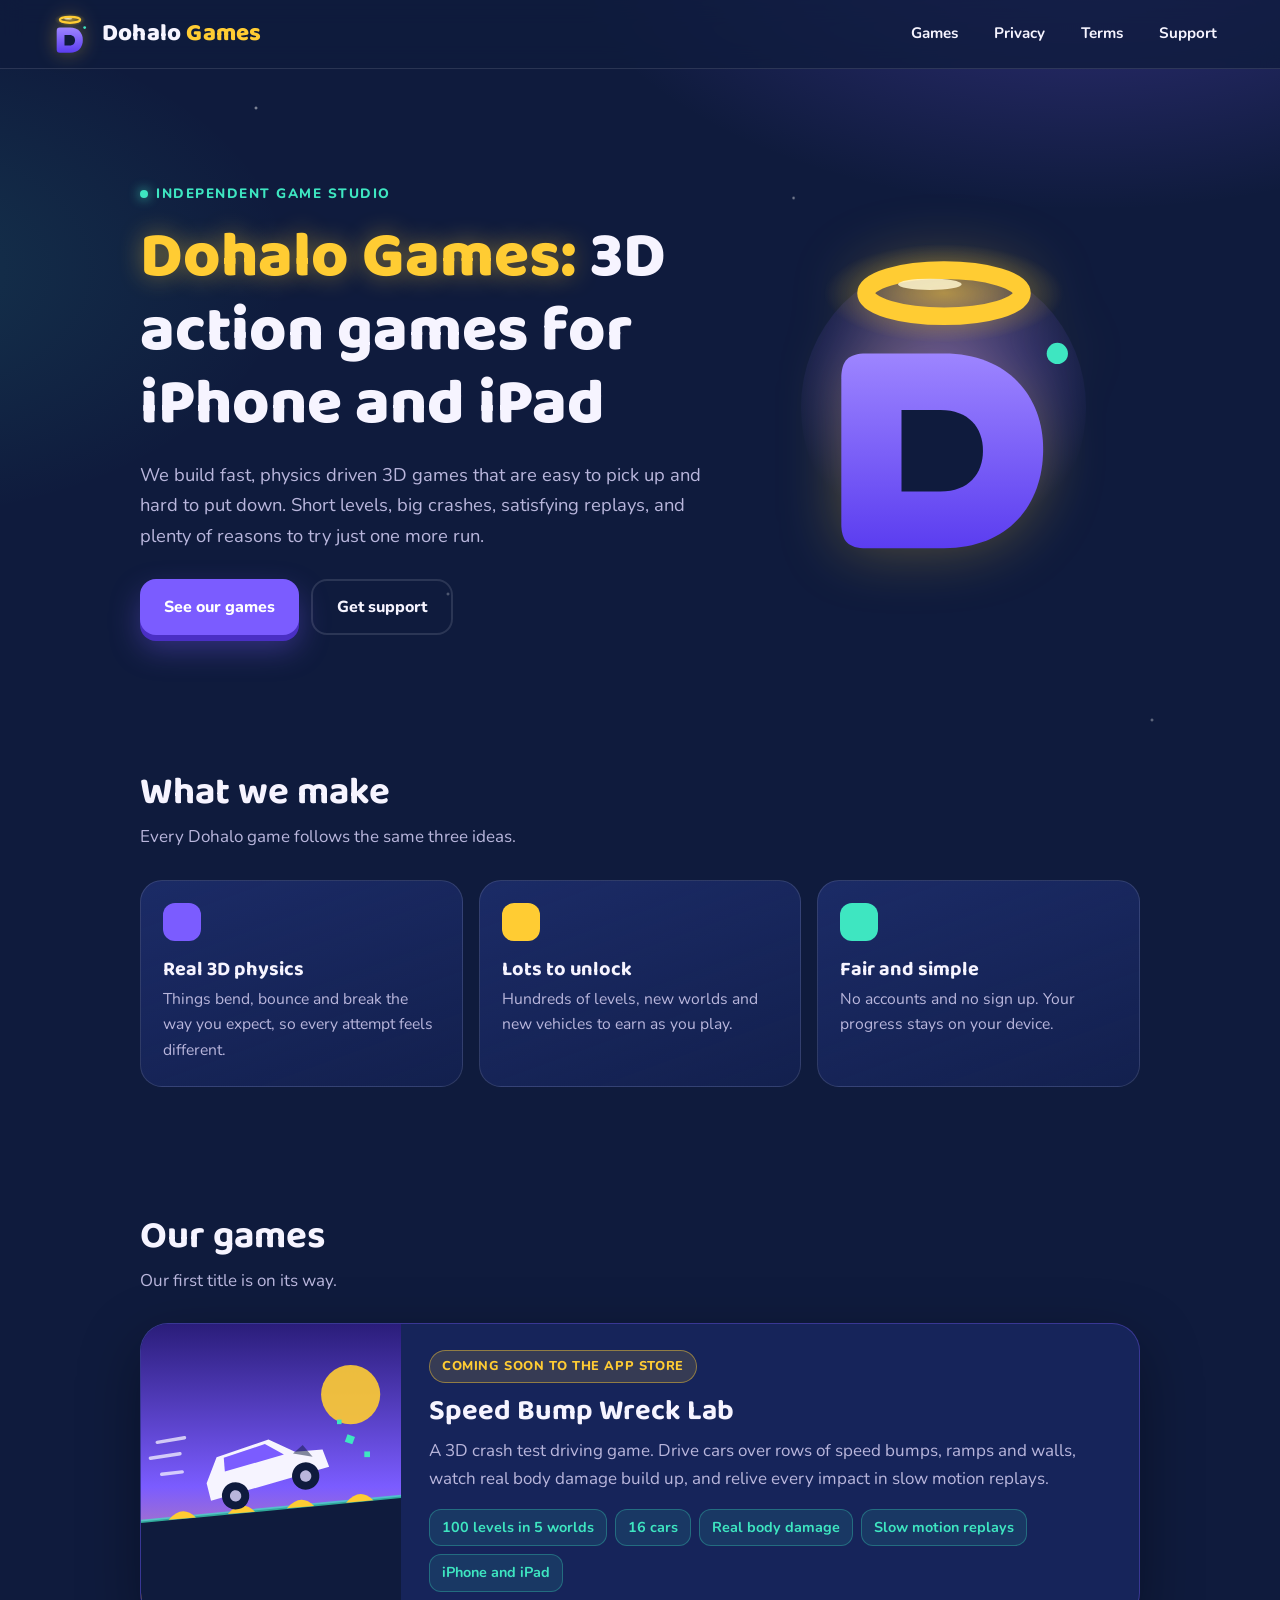
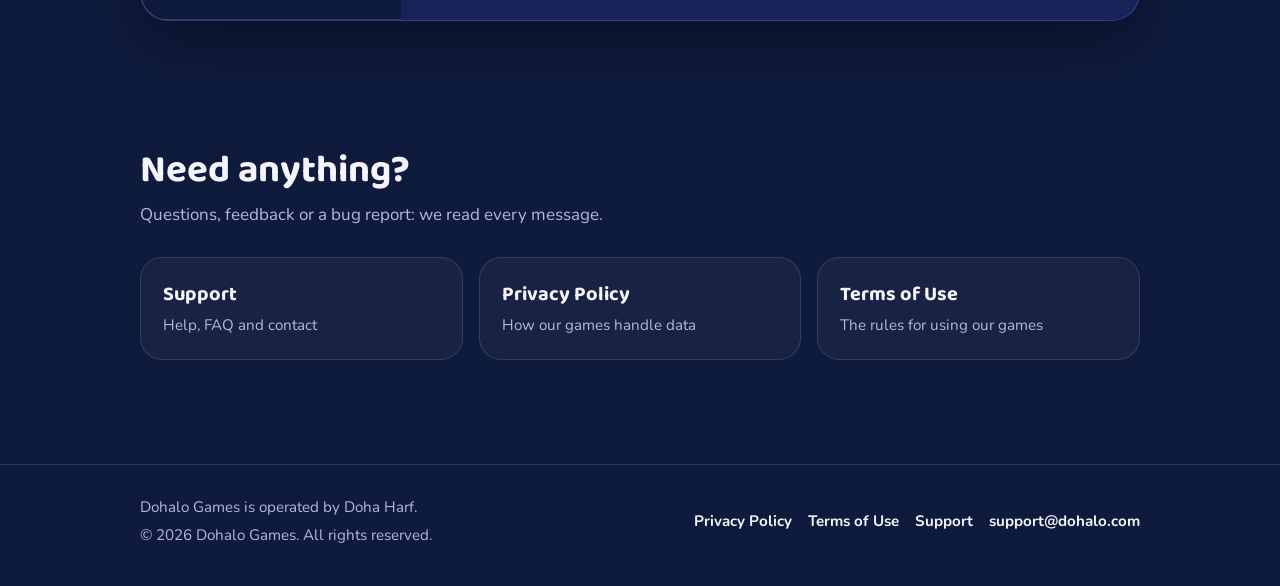
==== index.html @ 47f34f50 "Dohalo Games website: home, privacy, terms, support, app-ads.txt Co-Authored-By: Claude Opus 5.5 <no" ====
<!DOCTYPE html>
<html lang="en">
<head>
<meta charset="UTF-8">
<meta name="viewport" content="width=device-width, initial-scale=1.0">
<meta name="theme-color" content="#0f1b3d">
<title>Dohalo Games</title>
<meta name="description" content="Dohalo Games makes 3D action games for iPhone and iPad. Smash, crash and stunt your way through handcrafted levels.">
<link rel="icon" href="favicon.svg" type="image/svg+xml">
<link rel="preconnect" href="https://fonts.googleapis.com"><link rel="preconnect" href="https://fonts.gstatic.com" crossorigin>
<link href="https://fonts.googleapis.com/css2?family=Baloo+2:wght@600;700;800&family=Nunito:wght@400;600;700;800;900&display=swap" rel="stylesheet">
<link rel="stylesheet" href="style.css">
</head>
<body>
<header class="top">
  <a class="brand" href="index.html" aria-label="Dohalo Games home"><img src="logo.svg" alt="" width="44" height="44"><span class="wordmark">Dohalo <b>Games</b></span></a>
  <ul class="links"><li><a href="index.html#games">Games</a></li><li><a href="privacy.html">Privacy</a></li><li><a href="terms.html">Terms</a></li><li><a href="support.html">Support</a></li></ul>
</header>
<main class="wrap">
  <section class="hero">
    <div>
      <span class="eyebrow">Independent game studio</span>
      <h1><span class="halo">Dohalo Games:</span> 3D action games for iPhone and iPad</h1>
      <p class="lead">We build fast, physics driven 3D games that are easy to pick up and hard to put down. Short levels, big crashes, satisfying replays, and plenty of reasons to try just one more run.</p>
      <div class="cta">
        <a class="btn" href="#games">See our games</a>
        <a class="btn ghost" href="support.html">Get support</a>
      </div>
    </div>
    <div class="orb"><img src="logo.svg" alt="Dohalo Games logo: a rounded letter D with a gold halo"></div>
  </section>

  <section id="about">
    <h2 class="sec-title">What we make</h2>
    <p class="sec-sub">Every Dohalo game follows the same three ideas.</p>
    <div class="pillars">
      <div class="pillar"><span class="dot v"></span><h3>Real 3D physics</h3><p>Things bend, bounce and break the way you expect, so every attempt feels different.</p></div>
      <div class="pillar"><span class="dot g"></span><h3>Lots to unlock</h3><p>Hundreds of levels, new worlds and new vehicles to earn as you play.</p></div>
      <div class="pillar"><span class="dot m"></span><h3>Fair and simple</h3><p>No accounts and no sign up. Your progress stays on your device.</p></div>
    </div>
  </section>

  <section id="games">
    <h2 class="sec-title">Our games</h2>
    <p class="sec-sub">Our first title is on its way.</p>
    <article class="game">
      <div class="game-art">
        <svg viewBox="0 0 260 260" preserveAspectRatio="xMidYMid slice" aria-hidden="true">
          <circle cx="200" cy="62" r="26" fill="#ffcc33" opacity=".9"/>
          <path d="M0 175 L260 150 L260 260 L0 260 Z" fill="#0f1b3d"/>
          <path d="M0 175 L260 150" stroke="#3ee6c1" stroke-width="3" opacity=".7"/>
          <g fill="#ffcc33"><path d="M40 172 q12 -14 24 -2 z"/><path d="M92 167 q12 -14 24 -2 z"/><path d="M144 162 q12 -14 24 -2 z"/><path d="M196 157 q12 -14 24 -2 z"/></g>
          <g transform="rotate(-14 120 120)">
            <path d="M70 128 L84 108 L132 104 L152 120 L176 124 L178 140 L70 144 Z" fill="#f6f4ff"/>
            <path d="M90 110 L128 107 L142 120 L88 122 Z" fill="#7b5cff"/>
            <path d="M150 121 L160 116 L166 128 Z" fill="#0f1b3d" opacity=".5"/>
            <circle cx="92" cy="145" r="12" fill="#0f1b3d"/><circle cx="92" cy="145" r="5" fill="#b9b6dc"/>
            <circle cx="156" cy="143" r="12" fill="#0f1b3d"/><circle cx="156" cy="143" r="5" fill="#b9b6dc"/>
          </g>
          <g stroke="#f6f4ff" stroke-width="3" stroke-linecap="round" opacity=".75"><path d="M30 104 L54 100"/><path d="M24 118 L50 114"/><path d="M34 132 L52 130"/></g>
          <g fill="#3ee6c1"><rect x="196" y="98" width="7" height="7" transform="rotate(20 200 101)"/><rect x="212" y="112" width="5" height="5"/><rect x="188" y="84" width="4" height="4"/></g>
        </svg>
      </div>
      <div class="game-body">
        <span class="badge">Coming soon to the App Store</span>
        <h3>Speed Bump Wreck Lab</h3>
        <p>A 3D crash test driving game. Drive cars over rows of speed bumps, ramps and walls, watch real body damage build up, and relive every impact in slow motion replays.</p>
        <ul class="chips">
          <li>100 levels in 5 worlds</li>
          <li>16 cars</li>
          <li>Real body damage</li>
          <li>Slow motion replays</li>
          <li>iPhone and iPad</li>
        </ul>
      </div>
    </article>
  </section>

  <section id="contact">
    <h2 class="sec-title">Need anything?</h2>
    <p class="sec-sub">Questions, feedback or a bug report: we read every message.</p>
    <div class="strip">
      <a href="support.html"><strong>Support</strong><span>Help, FAQ and contact</span></a>
      <a href="privacy.html"><strong>Privacy Policy</strong><span>How our games handle data</span></a>
      <a href="terms.html"><strong>Terms of Use</strong><span>The rules for using our games</span></a>
    </div>
  </section>
</main>
<footer>
  <div class="wrap">
    <div>
      <p>Dohalo Games is operated by Doha Harf.</p>
      <p>&copy; 2026 Dohalo Games. All rights reserved.</p>
    </div>
    <nav aria-label="Footer"><a href="privacy.html">Privacy Policy</a><a href="terms.html">Terms of Use</a><a href="support.html">Support</a><a href="mailto:support@dohalo.com">support@dohalo.com</a></nav>
  </div>
</footer>
</body>
</html>
---- style.css ----
:root{
  --night:#0f1b3d;
  --night-2:#16245a;
  --night-3:#1d2d6b;
  --violet:#7b5cff;
  --violet-soft:#a796ff;
  --gold:#ffcc33;
  --mint:#3ee6c1;
  --paper:#f6f4ff;
  --muted:#b9b6dc;
  --line:rgba(246,244,255,.12);
  --radius:22px;
}
*{box-sizing:border-box}
html{scroll-behavior:smooth}
body{
  margin:0;
  font-family:"Nunito",system-ui,-apple-system,"Segoe UI",sans-serif;
  font-size:17px;line-height:1.65;
  color:var(--paper);
  background:var(--night);
  background-image:
    radial-gradient(900px 500px at 85% -10%,rgba(123,92,255,.35),transparent 60%),
    radial-gradient(700px 420px at -10% 30%,rgba(62,230,193,.12),transparent 60%),
    radial-gradient(1.5px 1.5px at 20% 12%,rgba(255,255,255,.7),transparent 2px),
    radial-gradient(1.5px 1.5px at 62% 22%,rgba(255,255,255,.55),transparent 2px),
    radial-gradient(1px 1px at 78% 48%,rgba(255,255,255,.6),transparent 2px),
    radial-gradient(1.5px 1.5px at 35% 66%,rgba(255,255,255,.4),transparent 2px),
    radial-gradient(1px 1px at 90% 80%,rgba(255,255,255,.5),transparent 2px);
  background-attachment:fixed;
  min-height:100vh;
}
a{color:var(--mint);text-decoration:none}
a:hover{text-decoration:underline}
h1,h2,h3,.wordmark{font-family:"Baloo 2","Nunito",sans-serif;line-height:1.15}

/* Top bar */
.top{
  position:sticky;top:0;z-index:10;
  display:flex;align-items:center;justify-content:space-between;gap:16px;flex-wrap:wrap;
  padding:12px clamp(16px,4vw,48px);
  background:rgba(15,27,61,.78);
  backdrop-filter:blur(12px);-webkit-backdrop-filter:blur(12px);
  border-bottom:1px solid var(--line);
}
.brand{display:flex;align-items:center;gap:10px;color:var(--paper)}
.brand:hover{text-decoration:none}
.brand img{width:44px;height:44px;filter:drop-shadow(0 0 10px rgba(255,204,51,.35))}
.wordmark{font-size:1.5rem;font-weight:800;letter-spacing:.2px}
.wordmark b{color:var(--gold);font-weight:800}
.links{display:flex;gap:6px;flex-wrap:wrap;list-style:none;margin:0;padding:0}
.links a{
  display:inline-block;padding:7px 14px;border-radius:999px;
  color:var(--paper);font-weight:700;font-size:.95rem;
  border:1px solid transparent;
}
.links a:hover,.links a[aria-current="page"]{border-color:rgba(123,92,255,.6);background:rgba(123,92,255,.18);text-decoration:none}

.wrap{max-width:1080px;margin:0 auto;padding:0 clamp(16px,4vw,40px)}

/* Hero */
.hero{
  display:grid;grid-template-columns:1.3fr .9fr;gap:40px;align-items:center;
  padding:clamp(48px,9vw,110px) 0 clamp(40px,6vw,72px);
}
.eyebrow{
  display:inline-flex;align-items:center;gap:8px;
  font-weight:800;font-size:.85rem;letter-spacing:1.5px;text-transform:uppercase;
  color:var(--mint);
}
.eyebrow::before{content:"";width:8px;height:8px;border-radius:50%;background:var(--mint);box-shadow:0 0 12px var(--mint)}
.hero h1{font-size:clamp(2.3rem,6vw,4rem);font-weight:800;margin:14px 0 18px}
.hero h1 .halo{color:var(--gold);text-shadow:0 0 24px rgba(255,204,51,.45)}
.hero p.lead{font-size:1.15rem;color:var(--muted);max-width:36em;margin:0 0 28px}
.cta{display:flex;gap:12px;flex-wrap:wrap}
.btn{
  display:inline-flex;align-items:center;gap:8px;
  padding:13px 24px;border-radius:16px;font-weight:800;font-size:1rem;
  background:var(--violet);color:#fff;
  box-shadow:0 6px 0 #4a2fc4,0 14px 30px rgba(123,92,255,.35);
  transition:transform .12s ease,box-shadow .12s ease;
}
.btn:hover{text-decoration:none;transform:translateY(2px);box-shadow:0 4px 0 #4a2fc4,0 10px 24px rgba(123,92,255,.35)}
.btn.ghost{background:transparent;color:var(--paper);box-shadow:none;border:2px solid var(--line)}
.btn.ghost:hover{border-color:var(--mint);transform:none}

.orb{position:relative;aspect-ratio:1;max-width:340px;width:100%;justify-self:center}
.orb::before{
  content:"";position:absolute;inset:8%;border-radius:50%;
  background:radial-gradient(circle at 50% 40%,rgba(123,92,255,.55),rgba(15,27,61,0) 70%);
}
.orb img{position:relative;width:100%;height:100%;animation:float 5s ease-in-out infinite;filter:drop-shadow(0 0 30px rgba(255,204,51,.3))}
@keyframes float{0%,100%{transform:translateY(0)}50%{transform:translateY(-12px)}}
@media (prefers-reduced-motion:reduce){.orb img{animation:none}}

/* Sections */
section{padding:clamp(36px,6vw,64px) 0;scroll-margin-top:80px}
.sec-title{font-size:clamp(1.7rem,4vw,2.4rem);margin:0 0 8px}
.sec-sub{color:var(--muted);margin:0 0 28px}

.pillars{display:grid;grid-template-columns:repeat(3,1fr);gap:16px}
.pillar{
  padding:22px;border-radius:var(--radius);
  background:linear-gradient(160deg,rgba(29,45,107,.9),rgba(22,36,90,.6));
  border:1px solid var(--line);
}
.pillar h3{margin:8px 0 6px;font-size:1.25rem}
.pillar p{margin:0;color:var(--muted);font-size:.98rem}
.dot{display:inline-block;width:38px;height:38px;border-radius:12px}
.dot.v{background:var(--violet)}.dot.g{background:var(--gold)}.dot.m{background:var(--mint)}

/* Game card */
.game{
  display:grid;grid-template-columns:260px 1fr;gap:0;
  border-radius:28px;overflow:hidden;
  background:var(--night-2);
  border:1px solid rgba(123,92,255,.35);
  box-shadow:0 20px 60px rgba(0,0,0,.35);
}
.game-art{
  position:relative;min-height:260px;
  background:
    linear-gradient(180deg,#2a1d7a 0%,#7b5cff 55%,#ff9f5a 100%);
  overflow:hidden;
}
.game-art svg{position:absolute;inset:0;width:100%;height:100%}
.game-body{padding:26px 28px 28px}
.badge{
  display:inline-block;padding:5px 12px;border-radius:999px;
  background:rgba(255,204,51,.14);color:var(--gold);
  border:1px solid rgba(255,204,51,.45);
  font-weight:800;font-size:.8rem;letter-spacing:.6px;text-transform:uppercase;
}
.game-body h3{font-size:1.8rem;margin:12px 0 8px}
.game-body p{color:var(--muted);margin:0 0 16px}
.chips{display:flex;flex-wrap:wrap;gap:8px;list-style:none;padding:0;margin:0}
.chips li{
  padding:6px 12px;border-radius:12px;font-size:.9rem;font-weight:700;
  background:rgba(62,230,193,.1);color:var(--mint);border:1px solid rgba(62,230,193,.3);
}

/* Info strip */
.strip{display:grid;grid-template-columns:repeat(3,1fr);gap:16px}
.strip a{
  display:block;padding:20px 22px;border-radius:var(--radius);
  background:rgba(246,244,255,.04);border:1px solid var(--line);color:var(--paper);
}
.strip a:hover{border-color:var(--mint);text-decoration:none}
.strip strong{display:block;font-family:"Baloo 2",sans-serif;font-size:1.25rem}
.strip span{color:var(--muted);font-size:.95rem}

/* Prose pages */
.doc{max-width:780px;margin:0 auto;padding:clamp(36px,7vw,72px) clamp(16px,4vw,32px) 48px}
.doc h1{font-size:clamp(2rem,5vw,2.8rem);margin:0 0 6px}
.doc .meta{color:var(--muted);margin:0 0 28px;font-weight:700}
.doc h2{
  font-size:1.35rem;margin:34px 0 10px;padding-left:14px;
  border-left:4px solid var(--violet);
}
.doc p,.doc li{color:#e3e0fb}
.doc ul{padding-left:1.2em}
.doc li{margin:4px 0}
.card{
  padding:20px 22px;border-radius:var(--radius);margin:18px 0;
  background:rgba(123,92,255,.12);border:1px solid rgba(123,92,255,.4);
}
.card ul{margin:0}
.mail{
  display:inline-block;margin:6px 0 4px;padding:12px 20px;border-radius:14px;
  background:var(--mint);color:var(--night);font-weight:900;font-size:1.1rem;
}
.mail:hover{text-decoration:none;filter:brightness(1.05)}
details{
  margin:12px 0;border-radius:16px;
  background:rgba(246,244,255,.05);border:1px solid var(--line);
}
summary{cursor:pointer;padding:16px 20px;font-weight:800;list-style:none;position:relative;padding-right:44px}
summary::-webkit-details-marker{display:none}
summary::after{content:"+";position:absolute;right:20px;top:12px;font-size:1.4rem;color:var(--gold)}
details[open] summary::after{content:"\2212"}
details > div{padding:0 20px 16px;color:#e3e0fb}
kbd{
  font-family:inherit;font-weight:800;font-size:.9em;
  padding:1px 7px;border-radius:7px;background:rgba(255,204,51,.15);color:var(--gold);
}

/* Footer */
footer{border-top:1px solid var(--line);margin-top:40px;padding:28px 0 36px;color:var(--muted);font-size:.95rem}
footer .wrap{display:flex;justify-content:space-between;gap:16px;flex-wrap:wrap;align-items:center}
footer nav{display:flex;gap:16px;flex-wrap:wrap}
footer nav a{color:var(--paper);font-weight:700}
footer p{margin:2px 0}

@media (max-width:820px){
  .hero{grid-template-columns:1fr;text-align:left}
  .orb{max-width:220px;order:-1}
  .pillars,.strip{grid-template-columns:1fr}
  .game{grid-template-columns:1fr}
  .game-art{min-height:200px}
}
@media (max-width:520px){
  body{font-size:16px}
  .top{justify-content:center}
  .links a{padding:6px 10px;font-size:.9rem}
  .game-body{padding:22px 18px}
}
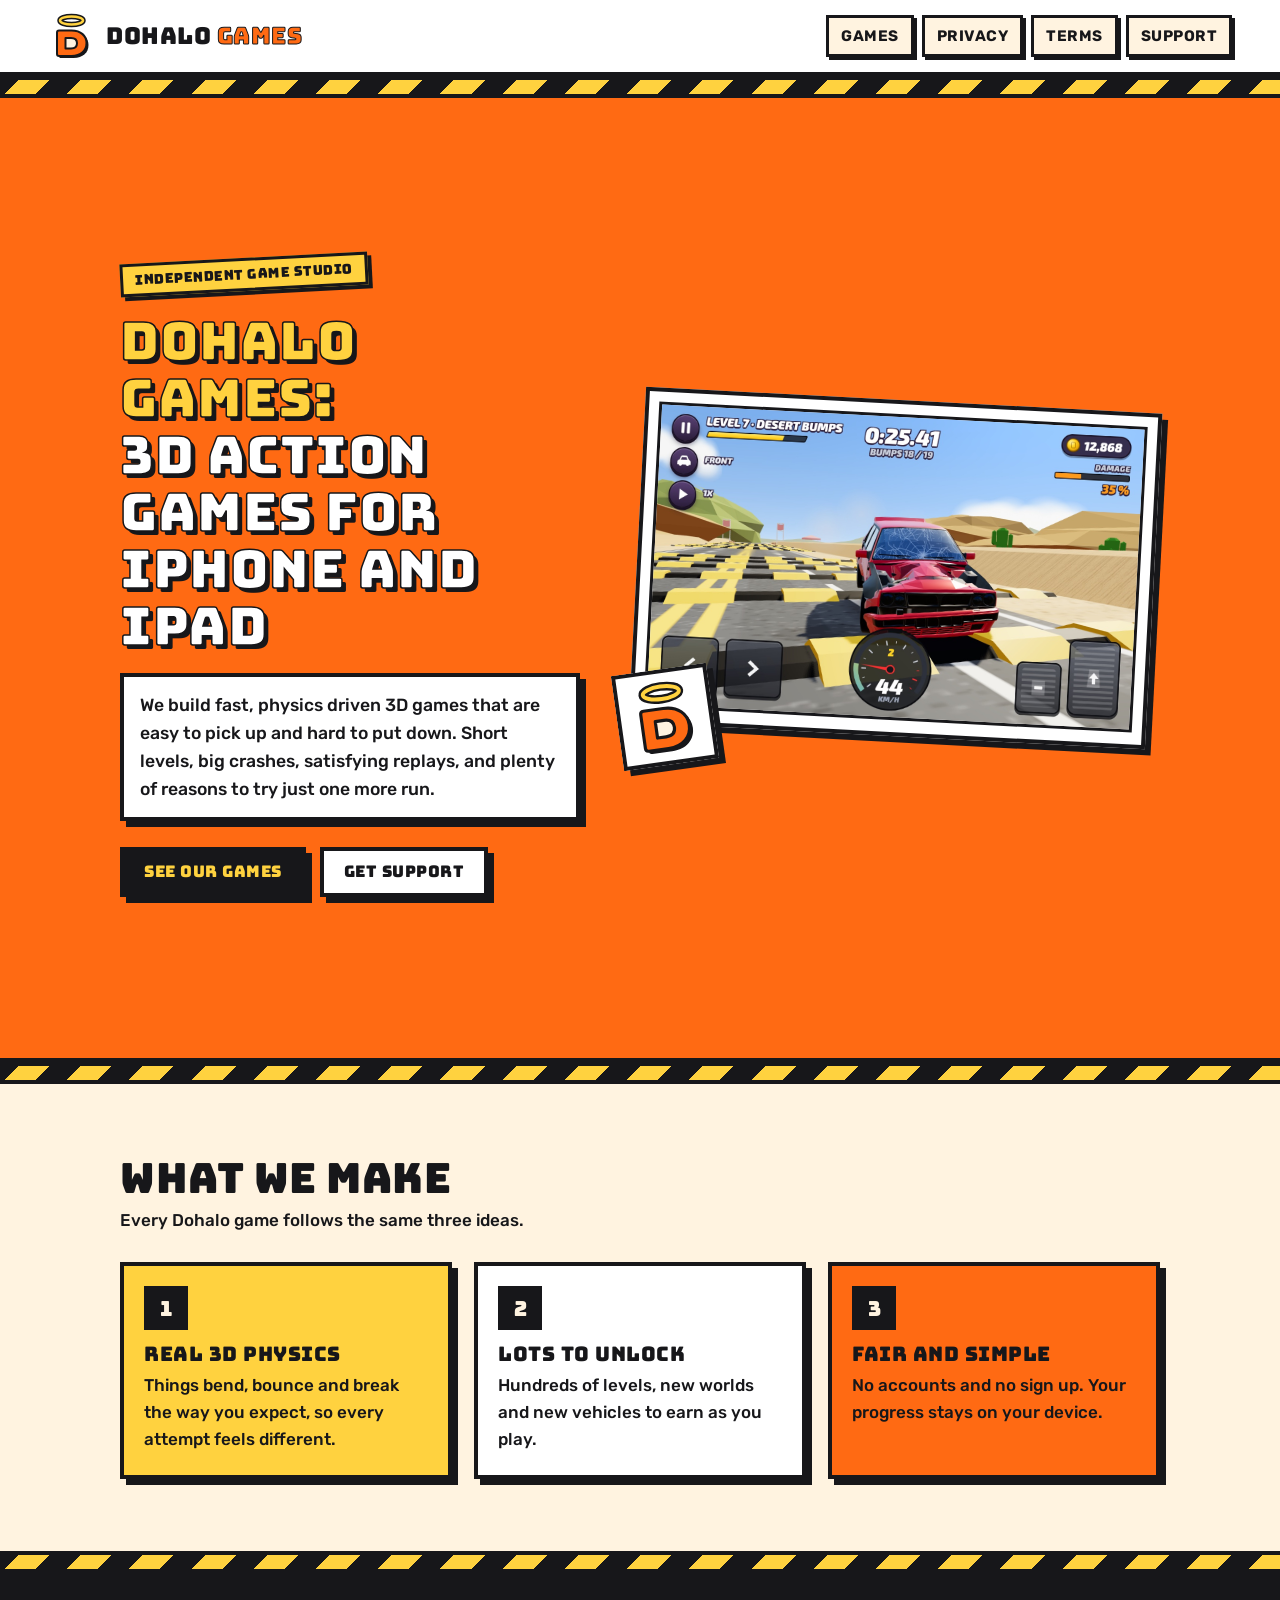
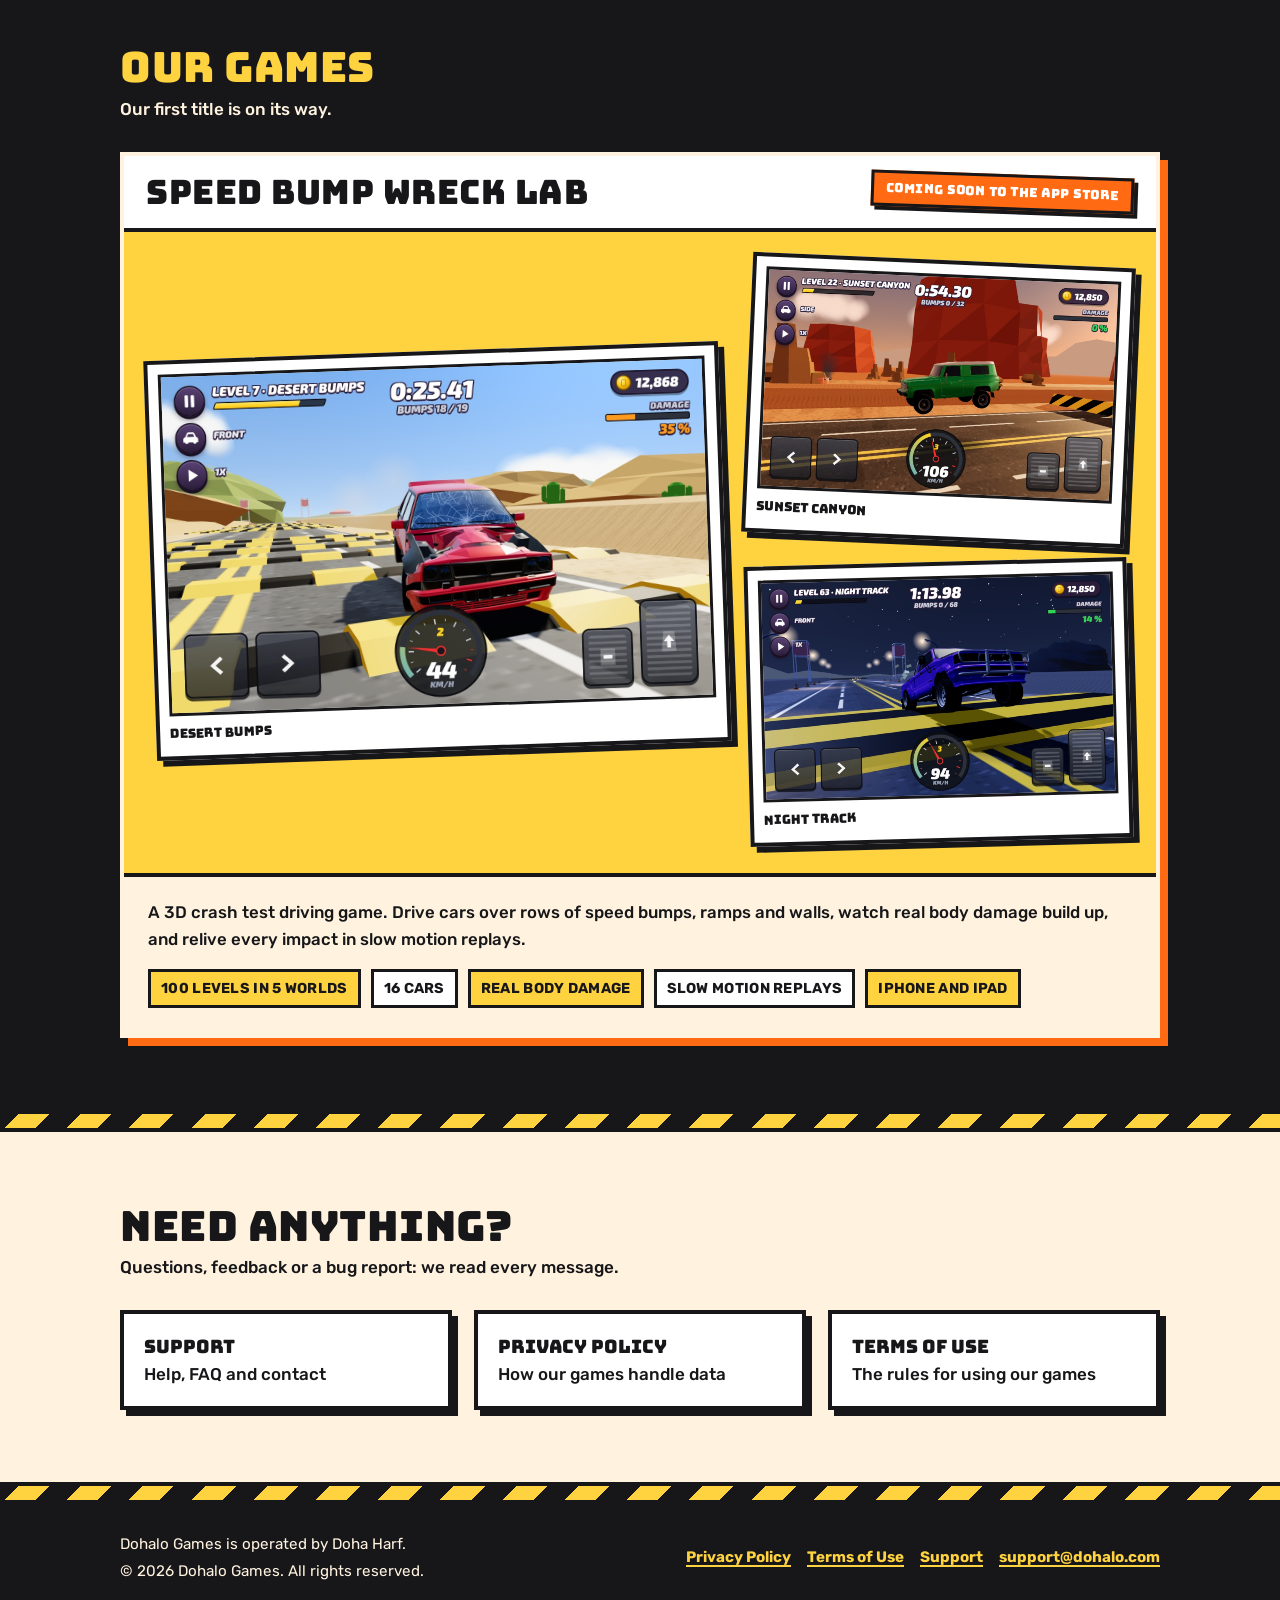
==== commit d5c6eab3: "Redesign: flat garage style, tangerine and sun yellow palette, real screenshots New flat palette (as" ====
--- a/index.html
+++ b/index.html
@@ -3,89 +3,95 @@
 <head>
 <meta charset="UTF-8">
 <meta name="viewport" content="width=device-width, initial-scale=1.0">
-<meta name="theme-color" content="#0f1b3d">
+<meta name="theme-color" content="#ff6a13">
 <title>Dohalo Games</title>
 <meta name="description" content="Dohalo Games makes 3D action games for iPhone and iPad. Smash, crash and stunt your way through handcrafted levels.">
 <link rel="icon" href="favicon.svg" type="image/svg+xml">
 <link rel="preconnect" href="https://fonts.googleapis.com"><link rel="preconnect" href="https://fonts.gstatic.com" crossorigin>
-<link href="https://fonts.googleapis.com/css2?family=Baloo+2:wght@600;700;800&family=Nunito:wght@400;600;700;800;900&display=swap" rel="stylesheet">
+<link href="https://fonts.googleapis.com/css2?family=Bungee&family=Rubik:wght@400;500;700&display=swap" rel="stylesheet">
 <link rel="stylesheet" href="style.css">
 </head>
 <body>
 <header class="top">
-  <a class="brand" href="index.html" aria-label="Dohalo Games home"><img src="logo.svg" alt="" width="44" height="44"><span class="wordmark">Dohalo <b>Games</b></span></a>
+  <a class="brand" href="index.html" aria-label="Dohalo Games home"><img src="logo.svg" alt="" width="48" height="48"><span class="wordmark">Dohalo <b>Games</b></span></a>
   <ul class="links"><li><a href="index.html#games">Games</a></li><li><a href="privacy.html">Privacy</a></li><li><a href="terms.html">Terms</a></li><li><a href="support.html">Support</a></li></ul>
 </header>
-<main class="wrap">
+<div class="hazard" aria-hidden="true"></div>
+<main>
   <section class="hero">
-    <div>
-      <span class="eyebrow">Independent game studio</span>
-      <h1><span class="halo">Dohalo Games:</span> 3D action games for iPhone and iPad</h1>
-      <p class="lead">We build fast, physics driven 3D games that are easy to pick up and hard to put down. Short levels, big crashes, satisfying replays, and plenty of reasons to try just one more run.</p>
-      <div class="cta">
-        <a class="btn" href="#games">See our games</a>
-        <a class="btn ghost" href="support.html">Get support</a>
+    <div class="wrap">
+      <div>
+        <span class="sticker">Independent game studio</span>
+        <h1><span class="brandline">Dohalo Games:</span> 3D action games for iPhone and iPad</h1>
+        <p class="lead">We build fast, physics driven 3D games that are easy to pick up and hard to put down. Short levels, big crashes, satisfying replays, and plenty of reasons to try just one more run.</p>
+        <div class="cta">
+          <a class="btn" href="#games">See our games</a>
+          <a class="btn alt" href="support.html">Get support</a>
+        </div>
+      </div>
+      <div class="hero-shot">
+        <figure class="photo" style="margin:0"><img src="img/shot-desert.jpg" alt="Speed Bump Wreck Lab gameplay: a dented red car crossing rows of yellow speed bumps in the desert" width="1280" height="800"></figure>
+        <img class="logo-stamp" src="logo.svg" alt="Dohalo Games logo">
       </div>
     </div>
-    <div class="orb"><img src="logo.svg" alt="Dohalo Games logo: a rounded letter D with a gold halo"></div>
   </section>
+  <div class="hazard" aria-hidden="true"></div>
 
   <section id="about">
-    <h2 class="sec-title">What we make</h2>
-    <p class="sec-sub">Every Dohalo game follows the same three ideas.</p>
-    <div class="pillars">
-      <div class="pillar"><span class="dot v"></span><h3>Real 3D physics</h3><p>Things bend, bounce and break the way you expect, so every attempt feels different.</p></div>
-      <div class="pillar"><span class="dot g"></span><h3>Lots to unlock</h3><p>Hundreds of levels, new worlds and new vehicles to earn as you play.</p></div>
-      <div class="pillar"><span class="dot m"></span><h3>Fair and simple</h3><p>No accounts and no sign up. Your progress stays on your device.</p></div>
+    <div class="wrap">
+      <h2 class="sec-title">What we make</h2>
+      <p class="sec-sub">Every Dohalo game follows the same three ideas.</p>
+      <div class="pillars">
+        <div class="pillar"><span class="num">1</span><h3>Real 3D physics</h3><p>Things bend, bounce and break the way you expect, so every attempt feels different.</p></div>
+        <div class="pillar"><span class="num">2</span><h3>Lots to unlock</h3><p>Hundreds of levels, new worlds and new vehicles to earn as you play.</p></div>
+        <div class="pillar"><span class="num">3</span><h3>Fair and simple</h3><p>No accounts and no sign up. Your progress stays on your device.</p></div>
+      </div>
     </div>
   </section>
+  <div class="hazard" aria-hidden="true"></div>
 
-  <section id="games">
-    <h2 class="sec-title">Our games</h2>
-    <p class="sec-sub">Our first title is on its way.</p>
-    <article class="game">
-      <div class="game-art">
-        <svg viewBox="0 0 260 260" preserveAspectRatio="xMidYMid slice" aria-hidden="true">
-          <circle cx="200" cy="62" r="26" fill="#ffcc33" opacity=".9"/>
-          <path d="M0 175 L260 150 L260 260 L0 260 Z" fill="#0f1b3d"/>
-          <path d="M0 175 L260 150" stroke="#3ee6c1" stroke-width="3" opacity=".7"/>
-          <g fill="#ffcc33"><path d="M40 172 q12 -14 24 -2 z"/><path d="M92 167 q12 -14 24 -2 z"/><path d="M144 162 q12 -14 24 -2 z"/><path d="M196 157 q12 -14 24 -2 z"/></g>
-          <g transform="rotate(-14 120 120)">
-            <path d="M70 128 L84 108 L132 104 L152 120 L176 124 L178 140 L70 144 Z" fill="#f6f4ff"/>
-            <path d="M90 110 L128 107 L142 120 L88 122 Z" fill="#7b5cff"/>
-            <path d="M150 121 L160 116 L166 128 Z" fill="#0f1b3d" opacity=".5"/>
-            <circle cx="92" cy="145" r="12" fill="#0f1b3d"/><circle cx="92" cy="145" r="5" fill="#b9b6dc"/>
-            <circle cx="156" cy="143" r="12" fill="#0f1b3d"/><circle cx="156" cy="143" r="5" fill="#b9b6dc"/>
-          </g>
-          <g stroke="#f6f4ff" stroke-width="3" stroke-linecap="round" opacity=".75"><path d="M30 104 L54 100"/><path d="M24 118 L50 114"/><path d="M34 132 L52 130"/></g>
-          <g fill="#3ee6c1"><rect x="196" y="98" width="7" height="7" transform="rotate(20 200 101)"/><rect x="212" y="112" width="5" height="5"/><rect x="188" y="84" width="4" height="4"/></g>
-        </svg>
-      </div>
-      <div class="game-body">
-        <span class="badge">Coming soon to the App Store</span>
-        <h3>Speed Bump Wreck Lab</h3>
-        <p>A 3D crash test driving game. Drive cars over rows of speed bumps, ramps and walls, watch real body damage build up, and relive every impact in slow motion replays.</p>
-        <ul class="chips">
-          <li>100 levels in 5 worlds</li>
-          <li>16 cars</li>
-          <li>Real body damage</li>
-          <li>Slow motion replays</li>
-          <li>iPhone and iPad</li>
-        </ul>
-      </div>
-    </article>
+  <section id="games" class="games-sec">
+    <div class="wrap">
+      <h2 class="sec-title">Our games</h2>
+      <p class="sec-sub">Our first title is on its way.</p>
+      <article class="game">
+        <div class="game-head">
+          <h3>Speed Bump Wreck Lab</h3>
+          <span class="badge">Coming soon to the App Store</span>
+        </div>
+        <div class="gallery">
+          <figure class="photo" style="margin:0"><img src="img/shot-desert.jpg" alt="Red car with a crushed hood and cracked windshield driving over speed bumps" width="1280" height="800" loading="lazy"><figcaption>Desert Bumps</figcaption></figure>
+          <figure class="photo" style="margin:0"><img src="img/shot-canyon.jpg" alt="Green off roader flying over a hazard ramp in a red rock canyon" width="1280" height="800" loading="lazy"><figcaption>Sunset Canyon</figcaption></figure>
+          <figure class="photo" style="margin:0"><img src="img/shot-night.jpg" alt="Purple pickup truck landing hard on a night track" width="1280" height="800" loading="lazy"><figcaption>Night Track</figcaption></figure>
+        </div>
+        <div class="game-body">
+          <p>A 3D crash test driving game. Drive cars over rows of speed bumps, ramps and walls, watch real body damage build up, and relive every impact in slow motion replays.</p>
+          <ul class="chips">
+            <li>100 levels in 5 worlds</li>
+            <li>16 cars</li>
+            <li>Real body damage</li>
+            <li>Slow motion replays</li>
+            <li>iPhone and iPad</li>
+          </ul>
+        </div>
+      </article>
+    </div>
   </section>
+  <div class="hazard" aria-hidden="true"></div>
 
   <section id="contact">
-    <h2 class="sec-title">Need anything?</h2>
-    <p class="sec-sub">Questions, feedback or a bug report: we read every message.</p>
-    <div class="strip">
-      <a href="support.html"><strong>Support</strong><span>Help, FAQ and contact</span></a>
-      <a href="privacy.html"><strong>Privacy Policy</strong><span>How our games handle data</span></a>
-      <a href="terms.html"><strong>Terms of Use</strong><span>The rules for using our games</span></a>
+    <div class="wrap">
+      <h2 class="sec-title">Need anything?</h2>
+      <p class="sec-sub">Questions, feedback or a bug report: we read every message.</p>
+      <div class="strip">
+        <a href="support.html"><strong>Support</strong><span>Help, FAQ and contact</span></a>
+        <a href="privacy.html"><strong>Privacy Policy</strong><span>How our games handle data</span></a>
+        <a href="terms.html"><strong>Terms of Use</strong><span>The rules for using our games</span></a>
+      </div>
     </div>
   </section>
 </main>
+<div class="hazard" aria-hidden="true"></div>
 <footer>
   <div class="wrap">
     <div>
--- a/style.css
+++ b/style.css
@@ -1,206 +1,214 @@
 :root{
-  --night:#0f1b3d;
-  --night-2:#16245a;
-  --night-3:#1d2d6b;
-  --violet:#7b5cff;
-  --violet-soft:#a796ff;
-  --gold:#ffcc33;
-  --mint:#3ee6c1;
-  --paper:#f6f4ff;
-  --muted:#b9b6dc;
-  --line:rgba(246,244,255,.12);
-  --radius:22px;
+  --ink:#17171a;
+  --orange:#ff6a13;
+  --sun:#ffd23f;
+  --cream:#fff3e0;
+  --white:#ffffff;
+  --line:4px solid var(--ink);
+  --shadow:6px 6px 0 var(--ink);
 }
 *{box-sizing:border-box}
 html{scroll-behavior:smooth}
 body{
   margin:0;
-  font-family:"Nunito",system-ui,-apple-system,"Segoe UI",sans-serif;
-  font-size:17px;line-height:1.65;
-  color:var(--paper);
-  background:var(--night);
-  background-image:
-    radial-gradient(900px 500px at 85% -10%,rgba(123,92,255,.35),transparent 60%),
-    radial-gradient(700px 420px at -10% 30%,rgba(62,230,193,.12),transparent 60%),
-    radial-gradient(1.5px 1.5px at 20% 12%,rgba(255,255,255,.7),transparent 2px),
-    radial-gradient(1.5px 1.5px at 62% 22%,rgba(255,255,255,.55),transparent 2px),
-    radial-gradient(1px 1px at 78% 48%,rgba(255,255,255,.6),transparent 2px),
-    radial-gradient(1.5px 1.5px at 35% 66%,rgba(255,255,255,.4),transparent 2px),
-    radial-gradient(1px 1px at 90% 80%,rgba(255,255,255,.5),transparent 2px);
-  background-attachment:fixed;
-  min-height:100vh;
-}
-a{color:var(--mint);text-decoration:none}
-a:hover{text-decoration:underline}
-h1,h2,h3,.wordmark{font-family:"Baloo 2","Nunito",sans-serif;line-height:1.15}
+  font-family:"Rubik",system-ui,-apple-system,"Segoe UI",sans-serif;
+  font-size:17px;line-height:1.6;
+  color:var(--ink);
+  background:var(--cream);
+  overflow-x:hidden;
+}
+img{max-width:100%;display:block}
+a{color:var(--ink);text-decoration:underline;text-decoration-thickness:2px;text-underline-offset:3px}
+a:hover{background:var(--sun)}
+h1,h2,h3,.wordmark,.btn,.sticker,.badge{font-family:"Bungee","Rubik",sans-serif;font-weight:400;line-height:1.08;letter-spacing:.5px}
+
+/* Hazard stripe (speed bump) */
+.hazard{
+  height:22px;border-top:var(--line);border-bottom:var(--line);
+  background:repeating-linear-gradient(-45deg,var(--sun) 0 22px,var(--ink) 22px 44px);
+}
 
 /* Top bar */
 .top{
-  position:sticky;top:0;z-index:10;
-  display:flex;align-items:center;justify-content:space-between;gap:16px;flex-wrap:wrap;
+  display:flex;align-items:center;justify-content:space-between;gap:12px;flex-wrap:wrap;
   padding:12px clamp(16px,4vw,48px);
-  background:rgba(15,27,61,.78);
-  backdrop-filter:blur(12px);-webkit-backdrop-filter:blur(12px);
-  border-bottom:1px solid var(--line);
-}
-.brand{display:flex;align-items:center;gap:10px;color:var(--paper)}
-.brand:hover{text-decoration:none}
-.brand img{width:44px;height:44px;filter:drop-shadow(0 0 10px rgba(255,204,51,.35))}
-.wordmark{font-size:1.5rem;font-weight:800;letter-spacing:.2px}
-.wordmark b{color:var(--gold);font-weight:800}
-.links{display:flex;gap:6px;flex-wrap:wrap;list-style:none;margin:0;padding:0}
+  background:var(--white);
+  border-bottom:var(--line);
+}
+.brand{display:flex;align-items:center;gap:10px;text-decoration:none}
+.brand:hover{background:none}
+.brand img{width:48px;height:48px}
+.wordmark{font-size:1.45rem;color:var(--ink)}
+.wordmark b{font-weight:400;color:var(--orange);-webkit-text-stroke:1px var(--ink)}
+.links{display:flex;gap:8px;flex-wrap:wrap;list-style:none;margin:0;padding:0}
 .links a{
-  display:inline-block;padding:7px 14px;border-radius:999px;
-  color:var(--paper);font-weight:700;font-size:.95rem;
-  border:1px solid transparent;
-}
-.links a:hover,.links a[aria-current="page"]{border-color:rgba(123,92,255,.6);background:rgba(123,92,255,.18);text-decoration:none}
-
-.wrap{max-width:1080px;margin:0 auto;padding:0 clamp(16px,4vw,40px)}
+  display:inline-block;padding:6px 12px;
+  font-weight:700;font-size:.95rem;text-decoration:none;text-transform:uppercase;letter-spacing:.5px;
+  border:3px solid var(--ink);background:var(--cream);
+  box-shadow:3px 3px 0 var(--ink);
+}
+.links a:hover{background:var(--sun)}
+.links a[aria-current="page"]{background:var(--orange);color:var(--white)}
+
+.wrap{max-width:1120px;margin:0 auto;padding:0 clamp(16px,4vw,40px)}
 
 /* Hero */
-.hero{
-  display:grid;grid-template-columns:1.3fr .9fr;gap:40px;align-items:center;
-  padding:clamp(48px,9vw,110px) 0 clamp(40px,6vw,72px);
-}
-.eyebrow{
-  display:inline-flex;align-items:center;gap:8px;
-  font-weight:800;font-size:.85rem;letter-spacing:1.5px;text-transform:uppercase;
-  color:var(--mint);
-}
-.eyebrow::before{content:"";width:8px;height:8px;border-radius:50%;background:var(--mint);box-shadow:0 0 12px var(--mint)}
-.hero h1{font-size:clamp(2.3rem,6vw,4rem);font-weight:800;margin:14px 0 18px}
-.hero h1 .halo{color:var(--gold);text-shadow:0 0 24px rgba(255,204,51,.45)}
-.hero p.lead{font-size:1.15rem;color:var(--muted);max-width:36em;margin:0 0 28px}
-.cta{display:flex;gap:12px;flex-wrap:wrap}
+.hero{background:var(--orange);border-bottom:var(--line);overflow:hidden}
+.hero .wrap{
+  display:grid;grid-template-columns:1fr 1.15fr;gap:clamp(24px,4vw,56px);align-items:center;
+  padding-top:clamp(40px,7vw,88px);padding-bottom:clamp(48px,7vw,96px);
+}
+.sticker{
+  display:inline-block;padding:6px 12px;font-size:.85rem;
+  background:var(--sun);border:3px solid var(--ink);box-shadow:4px 4px 0 var(--ink);
+  transform:rotate(-3deg);
+}
+.hero h1{
+  font-size:clamp(2rem,4.4vw,3.3rem);margin:22px 0 18px;color:var(--white);
+  text-shadow:4px 4px 0 var(--ink);
+  -webkit-text-stroke:1.5px var(--ink);
+}
+.hero h1 .brandline{display:block;color:var(--sun)}
+.lead{
+  font-size:1.1rem;font-weight:500;max-width:34em;margin:0 0 26px;
+  background:var(--white);border:var(--line);padding:14px 16px;box-shadow:var(--shadow);
+}
+.cta{display:flex;gap:14px;flex-wrap:wrap}
 .btn{
-  display:inline-flex;align-items:center;gap:8px;
-  padding:13px 24px;border-radius:16px;font-weight:800;font-size:1rem;
-  background:var(--violet);color:#fff;
-  box-shadow:0 6px 0 #4a2fc4,0 14px 30px rgba(123,92,255,.35);
-  transition:transform .12s ease,box-shadow .12s ease;
-}
-.btn:hover{text-decoration:none;transform:translateY(2px);box-shadow:0 4px 0 #4a2fc4,0 10px 24px rgba(123,92,255,.35)}
-.btn.ghost{background:transparent;color:var(--paper);box-shadow:none;border:2px solid var(--line)}
-.btn.ghost:hover{border-color:var(--mint);transform:none}
-
-.orb{position:relative;aspect-ratio:1;max-width:340px;width:100%;justify-self:center}
-.orb::before{
-  content:"";position:absolute;inset:8%;border-radius:50%;
-  background:radial-gradient(circle at 50% 40%,rgba(123,92,255,.55),rgba(15,27,61,0) 70%);
-}
-.orb img{position:relative;width:100%;height:100%;animation:float 5s ease-in-out infinite;filter:drop-shadow(0 0 30px rgba(255,204,51,.3))}
-@keyframes float{0%,100%{transform:translateY(0)}50%{transform:translateY(-12px)}}
-@media (prefers-reduced-motion:reduce){.orb img{animation:none}}
+  display:inline-block;padding:12px 20px;font-size:1rem;text-decoration:none;
+  background:var(--ink);color:var(--sun);border:var(--line);box-shadow:var(--shadow);
+  transition:transform .08s ease,box-shadow .08s ease;
+}
+.btn:hover{background:var(--ink);transform:translate(3px,3px);box-shadow:3px 3px 0 var(--ink)}
+.btn.alt{background:var(--white);color:var(--ink)}
+.btn.alt:hover{background:var(--sun)}
+
+.hero-shot{position:relative;padding:10px 6px 30px}
+.photo{
+  background:var(--white);border:var(--line);box-shadow:var(--shadow);
+  padding:10px 10px 12px;
+}
+.photo img{border:3px solid var(--ink);width:100%;height:auto;aspect-ratio:16/10;object-fit:cover}
+.photo figcaption{font-family:"Bungee",sans-serif;font-size:.8rem;padding-top:8px}
+.hero-shot .photo{transform:rotate(3deg)}
+.hero-shot .logo-stamp{
+  position:absolute;left:-14px;bottom:0;width:96px;height:96px;
+  background:var(--white);border:var(--line);box-shadow:var(--shadow);padding:6px;transform:rotate(-8deg);
+}
 
 /* Sections */
-section{padding:clamp(36px,6vw,64px) 0;scroll-margin-top:80px}
-.sec-title{font-size:clamp(1.7rem,4vw,2.4rem);margin:0 0 8px}
-.sec-sub{color:var(--muted);margin:0 0 28px}
-
-.pillars{display:grid;grid-template-columns:repeat(3,1fr);gap:16px}
-.pillar{
-  padding:22px;border-radius:var(--radius);
-  background:linear-gradient(160deg,rgba(29,45,107,.9),rgba(22,36,90,.6));
-  border:1px solid var(--line);
-}
-.pillar h3{margin:8px 0 6px;font-size:1.25rem}
-.pillar p{margin:0;color:var(--muted);font-size:.98rem}
-.dot{display:inline-block;width:38px;height:38px;border-radius:12px}
-.dot.v{background:var(--violet)}.dot.g{background:var(--gold)}.dot.m{background:var(--mint)}
-
-/* Game card */
-.game{
-  display:grid;grid-template-columns:260px 1fr;gap:0;
-  border-radius:28px;overflow:hidden;
-  background:var(--night-2);
-  border:1px solid rgba(123,92,255,.35);
-  box-shadow:0 20px 60px rgba(0,0,0,.35);
-}
-.game-art{
-  position:relative;min-height:260px;
-  background:
-    linear-gradient(180deg,#2a1d7a 0%,#7b5cff 55%,#ff9f5a 100%);
-  overflow:hidden;
-}
-.game-art svg{position:absolute;inset:0;width:100%;height:100%}
-.game-body{padding:26px 28px 28px}
+section{padding:clamp(40px,6vw,72px) 0;scroll-margin-top:16px}
+.sec-title{font-size:clamp(1.7rem,4vw,2.6rem);margin:0 0 6px}
+.sec-sub{margin:0 0 28px;font-weight:500}
+
+.pillars{display:grid;grid-template-columns:repeat(3,1fr);gap:22px}
+.pillar{padding:20px 20px 22px;border:var(--line);box-shadow:var(--shadow);background:var(--white)}
+.pillar:nth-child(1){background:var(--sun)}
+.pillar:nth-child(2){background:var(--white)}
+.pillar:nth-child(3){background:var(--orange);color:var(--ink)}
+.pillar .num{
+  display:inline-grid;place-items:center;width:44px;height:44px;
+  font-family:"Bungee",sans-serif;font-size:1.3rem;background:var(--ink);color:var(--cream);
+}
+.pillar h3{margin:14px 0 6px;font-size:1.25rem}
+.pillar p{margin:0;font-weight:500}
+
+/* Games */
+.games-sec{background:var(--ink);color:var(--cream)}
+.games-sec .sec-title{color:var(--sun)}
+.game{border:var(--line);border-color:var(--cream);background:var(--cream);color:var(--ink);box-shadow:8px 8px 0 var(--orange)}
+.game-head{
+  display:flex;flex-wrap:wrap;align-items:center;justify-content:space-between;gap:12px;
+  padding:18px 22px;border-bottom:var(--line);background:var(--white);
+}
+.game-head h3{margin:0;font-size:clamp(1.4rem,3.4vw,2.1rem)}
 .badge{
-  display:inline-block;padding:5px 12px;border-radius:999px;
-  background:rgba(255,204,51,.14);color:var(--gold);
-  border:1px solid rgba(255,204,51,.45);
-  font-weight:800;font-size:.8rem;letter-spacing:.6px;text-transform:uppercase;
-}
-.game-body h3{font-size:1.8rem;margin:12px 0 8px}
-.game-body p{color:var(--muted);margin:0 0 16px}
-.chips{display:flex;flex-wrap:wrap;gap:8px;list-style:none;padding:0;margin:0}
+  display:inline-block;padding:8px 12px;font-size:.8rem;
+  background:var(--orange);color:var(--white);border:3px solid var(--ink);box-shadow:4px 4px 0 var(--ink);
+  transform:rotate(2deg);
+}
+.gallery{
+  display:grid;grid-template-columns:1.5fr 1fr;grid-template-rows:auto auto;gap:22px;
+  padding:28px 26px 30px;
+  background:var(--sun);border-bottom:var(--line);
+}
+.gallery .photo:nth-child(1){grid-row:1 / span 2;transform:rotate(-2deg);align-self:center}
+.gallery .photo:nth-child(2){transform:rotate(2.5deg);align-self:start}
+.gallery .photo:nth-child(3){transform:rotate(-1.5deg);align-self:start}
+.game-body{padding:22px 24px 26px}
+.game-body p{margin:0 0 16px;font-size:1.05rem;font-weight:500}
+.chips{display:flex;flex-wrap:wrap;gap:10px;list-style:none;padding:0;margin:0}
 .chips li{
-  padding:6px 12px;border-radius:12px;font-size:.9rem;font-weight:700;
-  background:rgba(62,230,193,.1);color:var(--mint);border:1px solid rgba(62,230,193,.3);
-}
-
-/* Info strip */
-.strip{display:grid;grid-template-columns:repeat(3,1fr);gap:16px}
+  padding:5px 10px;font-weight:700;font-size:.9rem;text-transform:uppercase;letter-spacing:.3px;
+  border:3px solid var(--ink);background:var(--white);
+}
+.chips li:nth-child(odd){background:var(--sun)}
+
+/* Contact strip */
+.strip{display:grid;grid-template-columns:repeat(3,1fr);gap:22px}
 .strip a{
-  display:block;padding:20px 22px;border-radius:var(--radius);
-  background:rgba(246,244,255,.04);border:1px solid var(--line);color:var(--paper);
-}
-.strip a:hover{border-color:var(--mint);text-decoration:none}
-.strip strong{display:block;font-family:"Baloo 2",sans-serif;font-size:1.25rem}
-.strip span{color:var(--muted);font-size:.95rem}
+  display:block;padding:18px 20px;text-decoration:none;
+  border:var(--line);box-shadow:var(--shadow);background:var(--white);
+}
+.strip a:hover{background:var(--sun);transform:translate(3px,3px);box-shadow:3px 3px 0 var(--ink)}
+.strip strong{display:block;font-family:"Bungee",sans-serif;font-weight:400;font-size:1.15rem}
+.strip span{font-weight:500}
 
 /* Prose pages */
-.doc{max-width:780px;margin:0 auto;padding:clamp(36px,7vw,72px) clamp(16px,4vw,32px) 48px}
-.doc h1{font-size:clamp(2rem,5vw,2.8rem);margin:0 0 6px}
-.doc .meta{color:var(--muted);margin:0 0 28px;font-weight:700}
-.doc h2{
-  font-size:1.35rem;margin:34px 0 10px;padding-left:14px;
-  border-left:4px solid var(--violet);
-}
-.doc p,.doc li{color:#e3e0fb}
+.doc-head{background:var(--orange);border-bottom:var(--line)}
+.doc-head .wrap{max-width:860px;padding-top:clamp(32px,6vw,56px);padding-bottom:clamp(28px,5vw,44px)}
+.doc-head h1{
+  font-size:clamp(2rem,6vw,3.2rem);margin:0 0 14px;color:var(--white);
+  -webkit-text-stroke:1.5px var(--ink);text-shadow:4px 4px 0 var(--ink);
+}
+.doc-head .sticker{transform:rotate(-2deg)}
+.doc{max-width:860px;margin:0 auto;padding:clamp(28px,5vw,48px) clamp(16px,4vw,40px) 40px}
+.doc h2{font-size:1.2rem;margin:34px 0 10px;display:inline-block;background:var(--sun);border:3px solid var(--ink);padding:6px 10px}
+.doc p,.doc li{font-weight:400}
 .doc ul{padding-left:1.2em}
 .doc li{margin:4px 0}
-.card{
-  padding:20px 22px;border-radius:var(--radius);margin:18px 0;
-  background:rgba(123,92,255,.12);border:1px solid rgba(123,92,255,.4);
-}
-.card ul{margin:0}
+.box{padding:18px 22px;margin:8px 0 18px;border:var(--line);box-shadow:var(--shadow);background:var(--white)}
+.box ul{margin:0}
 .mail{
-  display:inline-block;margin:6px 0 4px;padding:12px 20px;border-radius:14px;
-  background:var(--mint);color:var(--night);font-weight:900;font-size:1.1rem;
-}
-.mail:hover{text-decoration:none;filter:brightness(1.05)}
-details{
-  margin:12px 0;border-radius:16px;
-  background:rgba(246,244,255,.05);border:1px solid var(--line);
-}
-summary{cursor:pointer;padding:16px 20px;font-weight:800;list-style:none;position:relative;padding-right:44px}
+  display:inline-block;margin:8px 0 6px;padding:12px 18px;text-decoration:none;
+  font-family:"Rubik",sans-serif;font-weight:700;font-size:1.1rem;word-break:break-all;
+  background:var(--orange);color:var(--white);border:var(--line);box-shadow:var(--shadow);
+}
+.mail:hover{background:var(--ink);color:var(--sun)}
+details{margin:14px 0;border:var(--line);background:var(--white);box-shadow:4px 4px 0 var(--ink)}
+summary{cursor:pointer;padding:14px 48px 14px 18px;font-weight:700;list-style:none;position:relative}
 summary::-webkit-details-marker{display:none}
-summary::after{content:"+";position:absolute;right:20px;top:12px;font-size:1.4rem;color:var(--gold)}
-details[open] summary::after{content:"\2212"}
-details > div{padding:0 20px 16px;color:#e3e0fb}
-kbd{
-  font-family:inherit;font-weight:800;font-size:.9em;
-  padding:1px 7px;border-radius:7px;background:rgba(255,204,51,.15);color:var(--gold);
-}
+summary::after{
+  content:"+";position:absolute;right:12px;top:50%;transform:translateY(-50%);
+  width:26px;height:26px;display:grid;place-items:center;
+  font-family:"Bungee",sans-serif;background:var(--sun);border:3px solid var(--ink);line-height:1;
+}
+details[open] summary{border-bottom:3px solid var(--ink)}
+details[open] summary::after{content:"\2212";background:var(--orange);color:var(--white)}
+details > div{padding:4px 18px 12px}
+kbd{font-family:inherit;font-weight:700;font-size:.92em;padding:1px 6px;background:var(--sun);border:2px solid var(--ink)}
 
 /* Footer */
-footer{border-top:1px solid var(--line);margin-top:40px;padding:28px 0 36px;color:var(--muted);font-size:.95rem}
+footer{background:var(--ink);color:var(--cream);padding:26px 0 34px;font-size:.95rem}
 footer .wrap{display:flex;justify-content:space-between;gap:16px;flex-wrap:wrap;align-items:center}
+footer p{margin:2px 0}
 footer nav{display:flex;gap:16px;flex-wrap:wrap}
-footer nav a{color:var(--paper);font-weight:700}
-footer p{margin:2px 0}
-
-@media (max-width:820px){
-  .hero{grid-template-columns:1fr;text-align:left}
-  .orb{max-width:220px;order:-1}
+footer nav a{color:var(--sun);font-weight:700}
+footer nav a:hover{background:none;color:var(--orange)}
+
+@media (max-width:860px){
+  .hero .wrap{grid-template-columns:1fr}
+  .hero-shot{max-width:520px}
   .pillars,.strip{grid-template-columns:1fr}
-  .game{grid-template-columns:1fr}
-  .game-art{min-height:200px}
+  .gallery{grid-template-columns:1fr;padding:22px 18px 26px}
+  .gallery .photo:nth-child(1){grid-row:auto}
 }
 @media (max-width:520px){
   body{font-size:16px}
   .top{justify-content:center}
-  .links a{padding:6px 10px;font-size:.9rem}
-  .game-body{padding:22px 18px}
-}
+  .links{gap:6px;justify-content:center}
+  .links a{padding:4px 7px;font-size:.78rem;box-shadow:2px 2px 0 var(--ink)}
+  .hero-shot .logo-stamp{width:72px;height:72px;left:-6px}
+  .game-head,.game-body{padding-left:16px;padding-right:16px}
+}
+@media (prefers-reduced-motion:reduce){*{transition:none!important}}
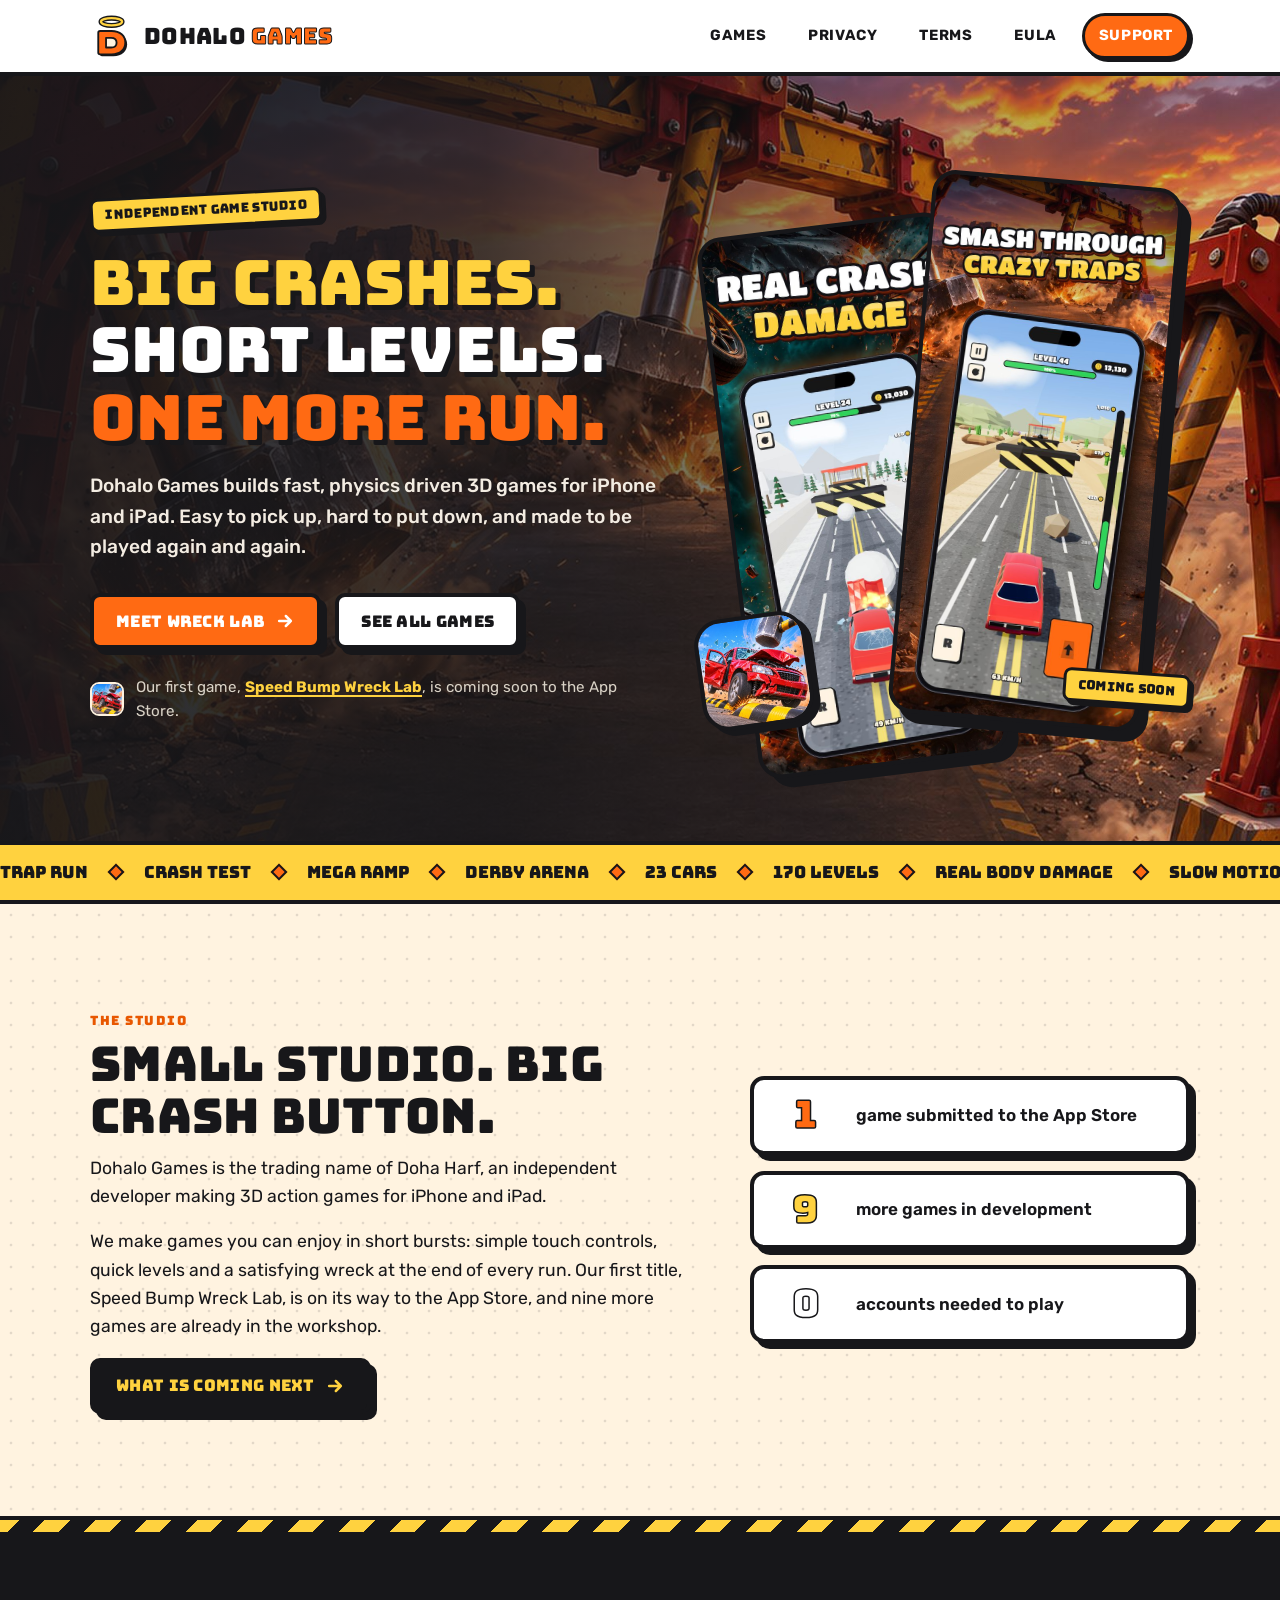
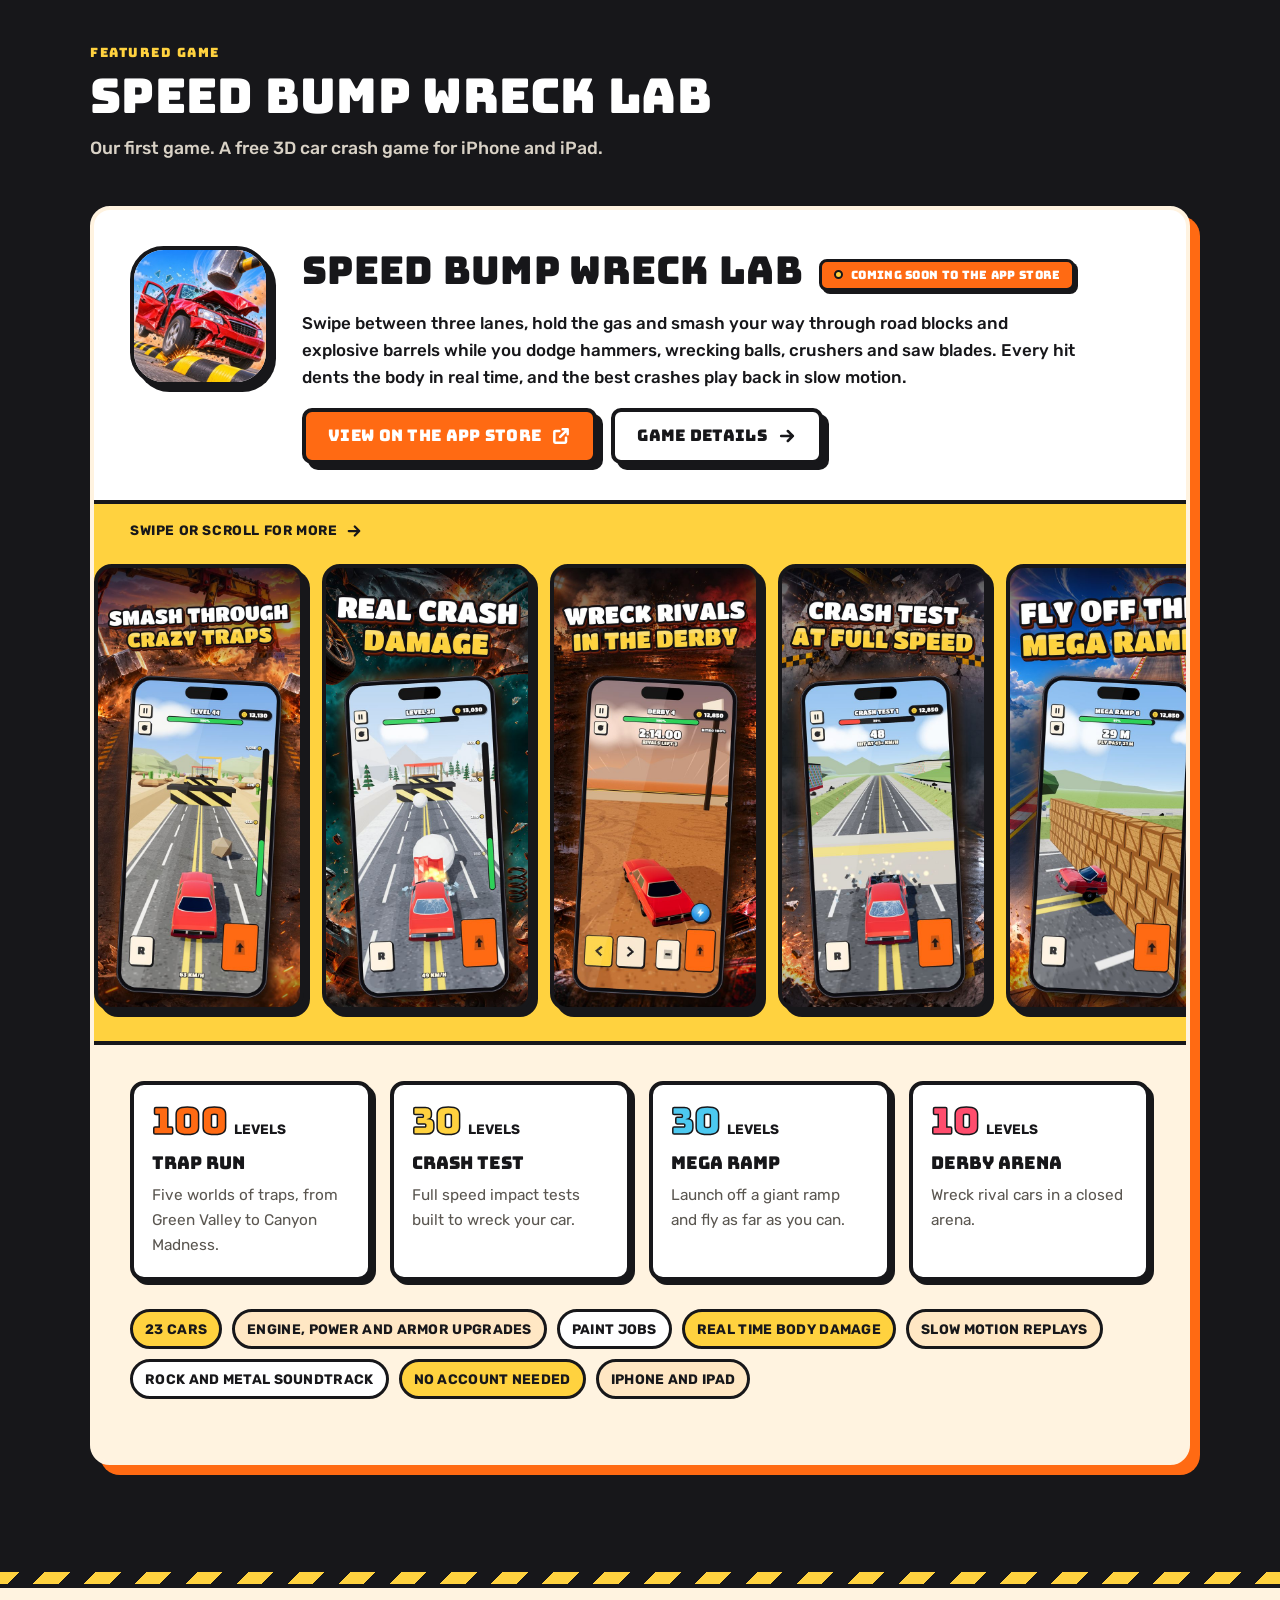
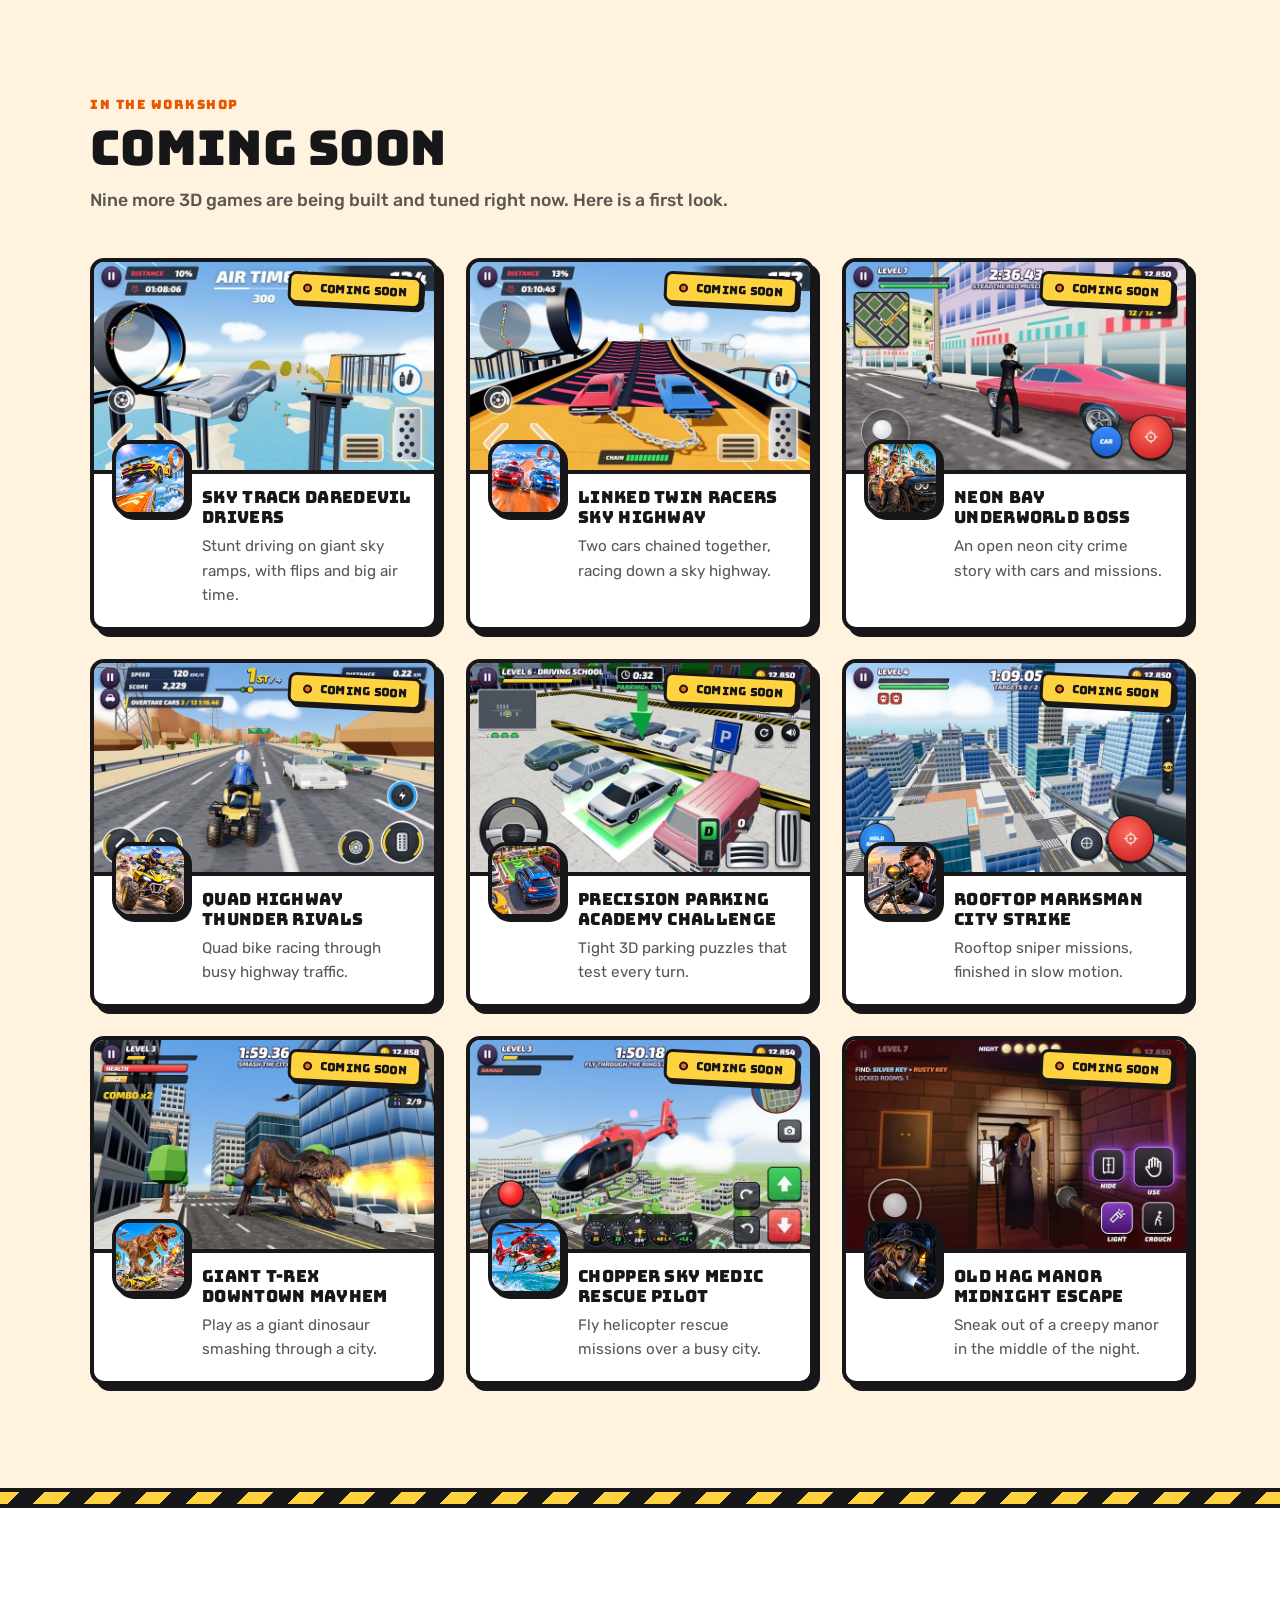
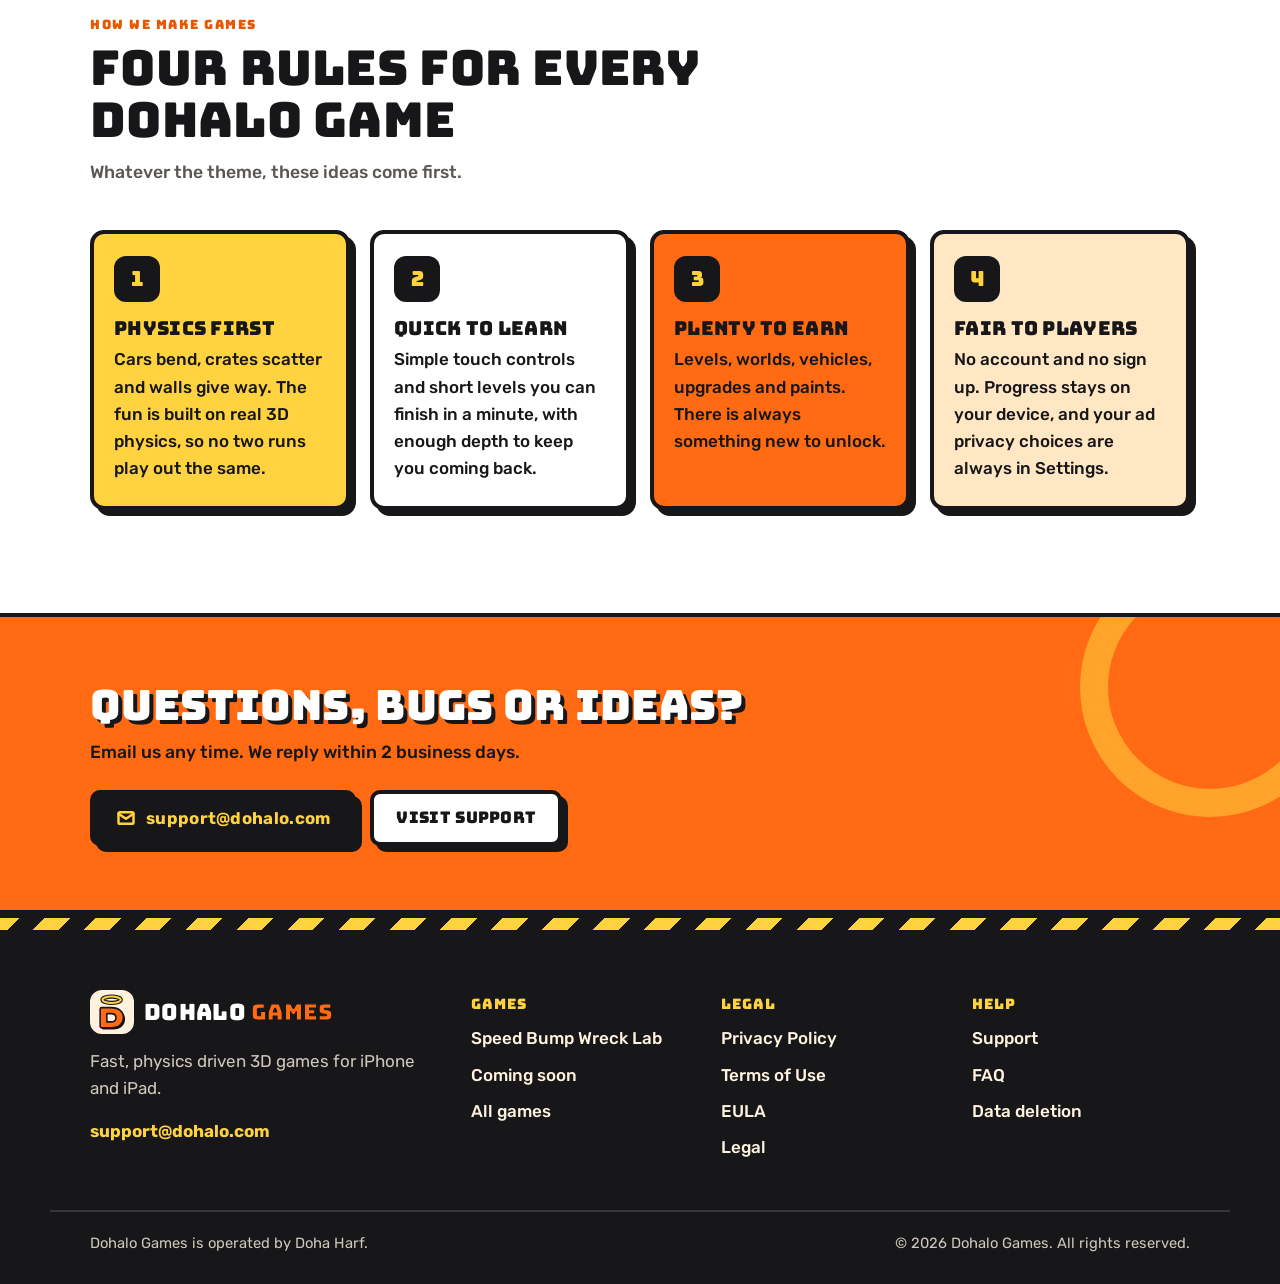
==== commit f5d67d40: "Full site rebuild: home, Wreck Lab page, coming soon games, privacy, terms, EULA, support, EU trader" ====
--- a/index.html
+++ b/index.html
@@ -2,104 +2,249 @@
 <html lang="en">
 <head>
 <meta charset="UTF-8">
-<meta name="viewport" content="width=device-width, initial-scale=1.0">
+<meta name="viewport" content="width=device-width, initial-scale=1">
+<title>Dohalo Games | 3D action games for iPhone and iPad</title>
+<meta name="description" content="Dohalo Games makes fast, physics driven 3D games for iPhone and iPad. Our first game, Speed Bump Wreck Lab, is coming soon to the App Store.">
+<link rel="canonical" href="https://dohalo.com/">
 <meta name="theme-color" content="#ff6a13">
-<title>Dohalo Games</title>
-<meta name="description" content="Dohalo Games makes 3D action games for iPhone and iPad. Smash, crash and stunt your way through handcrafted levels.">
-<link rel="icon" href="favicon.svg" type="image/svg+xml">
+<meta name="author" content="Dohalo Games">
+<meta property="og:type" content="website">
+<meta property="og:site_name" content="Dohalo Games">
+<meta property="og:title" content="Dohalo Games | 3D action games for iPhone and iPad">
+<meta property="og:description" content="Dohalo Games makes fast, physics driven 3D games for iPhone and iPad. Our first game, Speed Bump Wreck Lab, is coming soon to the App Store.">
+<meta property="og:url" content="https://dohalo.com/">
+<meta property="og:image" content="https://dohalo.com/img/og-image.jpg">
+<meta property="og:image:width" content="1200">
+<meta property="og:image:height" content="630">
+<meta property="og:image:alt" content="Dohalo Games logo over Speed Bump Wreck Lab key art">
+<meta property="og:locale" content="en_US">
+<meta name="twitter:card" content="summary_large_image">
+<meta name="twitter:title" content="Dohalo Games | 3D action games for iPhone and iPad">
+<meta name="twitter:description" content="Dohalo Games makes fast, physics driven 3D games for iPhone and iPad. Our first game, Speed Bump Wreck Lab, is coming soon to the App Store.">
+<meta name="twitter:image" content="https://dohalo.com/img/og-image.jpg">
+<link rel="icon" href="/favicon.svg" type="image/svg+xml">
+<link rel="apple-touch-icon" href="/img/apple-touch-icon.png">
 <link rel="preconnect" href="https://fonts.googleapis.com"><link rel="preconnect" href="https://fonts.gstatic.com" crossorigin>
-<link href="https://fonts.googleapis.com/css2?family=Bungee&family=Rubik:wght@400;500;700&display=swap" rel="stylesheet">
-<link rel="stylesheet" href="style.css">
+<link href="https://fonts.googleapis.com/css2?family=Bungee&amp;family=Rubik:wght@400;500;600;700&amp;display=swap" rel="stylesheet">
+<link rel="stylesheet" href="/style.css">
+<script>document.documentElement.classList.add('js')</script>
+<script type="application/ld+json">{"@context": "https://schema.org", "@type": "Organization", "name": "Dohalo Games", "url": "https://dohalo.com/", "logo": "https://dohalo.com/logo.svg", "email": "support@dohalo.com", "description": "Dohalo Games is the trading name of Doha Harf, an independent developer of 3D games for iPhone and iPad."}</script>
 </head>
 <body>
-<header class="top">
-  <a class="brand" href="index.html" aria-label="Dohalo Games home"><img src="logo.svg" alt="" width="48" height="48"><span class="wordmark">Dohalo <b>Games</b></span></a>
-  <ul class="links"><li><a href="index.html#games">Games</a></li><li><a href="privacy.html">Privacy</a></li><li><a href="terms.html">Terms</a></li><li><a href="support.html">Support</a></li></ul>
+<a class="skip" href="#main">Skip to content</a>
+<header class="site-header">
+  <div class="wrap bar">
+    <a class="brand" href="/" aria-label="Dohalo Games home"><img src="/logo.svg" alt="" width="44" height="44"><span class="wordmark">Dohalo <b>Games</b></span></a>
+    <button class="menu-btn" type="button" aria-expanded="false" aria-controls="site-nav"><span class="bars" aria-hidden="true"></span>Menu</button>
+    <nav id="site-nav" class="site-nav" aria-label="Main">
+      <ul><li><a href="/#games">Games</a></li><li><a href="/privacy.html">Privacy</a></li><li><a href="/terms.html">Terms</a></li><li><a href="/eula.html">EULA</a></li><li><a href="/support.html" class="nav-cta">Support</a></li></ul>
+    </nav>
+  </div>
 </header>
+<main id="main">
+<section class="hero">
+  <div class="wrap">
+    <div>
+      <span class="sticker">Independent game studio</span>
+      <h1><span class="hl">Big crashes.</span> Short levels. <span class="hl2">One more run.</span></h1>
+      <p class="lead">Dohalo Games builds fast, physics driven 3D games for iPhone and iPad. Easy to pick up, hard to put down, and made to be played again and again.</p>
+      <div class="btn-row">
+        <a class="btn" href="/games/speed-bump-wreck-lab.html">Meet Wreck Lab <svg viewBox="0 0 24 24" fill="none" stroke="currentColor" stroke-width="3" stroke-linecap="round" stroke-linejoin="round" aria-hidden="true"><path d="M5 12h14M13 6l6 6-6 6"/></svg></a>
+        <a class="btn light" href="#games">See all games</a>
+      </div>
+      <p class="hero-note"><img src="/img/wreck-lab/icon.jpg" alt="" width="34" height="34"><span>Our first game, <a href="/games/speed-bump-wreck-lab.html">Speed Bump Wreck Lab</a>, is coming soon to the App Store.</span></p>
+    </div>
+    <div class="hero-stack" aria-hidden="true">
+      <div class="phone back"><img src="/img/wreck-lab/iphone-02_damage.jpg" alt="" width="600" height="1304"></div>
+      <div class="phone front"><img src="/img/wreck-lab/iphone-01_traps.jpg" alt="" width="600" height="1304"></div>
+      <img class="icon-stamp" src="/img/wreck-lab/icon.jpg" alt="" width="360" height="360">
+      <span class="sticker">Coming soon</span>
+    </div>
+  </div>
+</section>
+<div class="ticker" aria-hidden="true"><div class="ticker-track"><span>Trap Run</span><span>Crash Test</span><span>Mega Ramp</span><span>Derby Arena</span><span>23 cars</span><span>170 levels</span><span>Real body damage</span><span>Slow motion replays</span><span>Trap Run</span><span>Crash Test</span><span>Mega Ramp</span><span>Derby Arena</span><span>23 cars</span><span>170 levels</span><span>Real body damage</span><span>Slow motion replays</span></div></div>
+
+<section class="section dots" id="studio">
+  <div class="wrap intro">
+    <div>
+      <span class="eyebrow">The studio</span>
+      <h2 class="sec-title">Small studio. Big crash button.</h2>
+      <p>Dohalo Games is the trading name of Doha Harf, an independent developer making 3D action games for iPhone and iPad.</p>
+      <p>We make games you can enjoy in short bursts: simple touch controls, quick levels and a satisfying wreck at the end of every run. Our first title, Speed Bump Wreck Lab, is on its way to the App Store, and nine more games are already in the workshop.</p>
+      <div class="btn-row"><a class="btn dark" href="#coming-soon">What is coming next <svg viewBox="0 0 24 24" fill="none" stroke="currentColor" stroke-width="3" stroke-linecap="round" stroke-linejoin="round" aria-hidden="true"><path d="M5 12h14M13 6l6 6-6 6"/></svg></a></div>
+    </div>
+    <div class="stats">
+      <div class="stat"><b>1</b><span>game submitted to the App Store</span></div>
+      <div class="stat"><b>9</b><span>more games in development</span></div>
+      <div class="stat"><b>0</b><span>accounts needed to play</span></div>
+    </div>
+  </div>
+</section>
 <div class="hazard" aria-hidden="true"></div>
-<main>
-  <section class="hero">
-    <div class="wrap">
-      <div>
-        <span class="sticker">Independent game studio</span>
-        <h1><span class="brandline">Dohalo Games:</span> 3D action games for iPhone and iPad</h1>
-        <p class="lead">We build fast, physics driven 3D games that are easy to pick up and hard to put down. Short levels, big crashes, satisfying replays, and plenty of reasons to try just one more run.</p>
-        <div class="cta">
-          <a class="btn" href="#games">See our games</a>
-          <a class="btn alt" href="support.html">Get support</a>
+
+<section class="section dark" id="games">
+  <div class="wrap">
+    <div class="sec-head">
+      <span class="eyebrow">Featured game</span>
+      <h2 class="sec-title">Speed Bump Wreck Lab</h2>
+      <p class="sec-sub">Our first game. A free 3D car crash game for iPhone and iPad.</p>
+    </div>
+    <article class="feature">
+      <div class="feature-head">
+        <img class="app-icon" src="/img/wreck-lab/icon.jpg" alt="Speed Bump Wreck Lab app icon" width="360" height="360">
+        <div>
+          <div class="title-row"><h3>Speed Bump Wreck Lab</h3><span class="badge">Coming soon to the App Store</span></div>
+          <p>Swipe between three lanes, hold the gas and smash your way through road blocks and explosive barrels while you dodge hammers, wrecking balls, crushers and saw blades. Every hit dents the body in real time, and the best crashes play back in slow motion.</p>
+          <div class="btn-row">
+            <a class="btn" href="https://apps.apple.com/app/id6835647122" target="_blank" rel="noopener">View on the App Store <svg viewBox="0 0 24 24" fill="none" stroke="currentColor" stroke-width="3" stroke-linecap="round" stroke-linejoin="round" aria-hidden="true"><path d="M14 4h6v6M20 4l-9 9M18 14v5a1 1 0 0 1-1 1H5a1 1 0 0 1-1-1V7a1 1 0 0 1 1-1h5"/></svg></a>
+            <a class="btn light" href="/games/speed-bump-wreck-lab.html">Game details <svg viewBox="0 0 24 24" fill="none" stroke="currentColor" stroke-width="3" stroke-linecap="round" stroke-linejoin="round" aria-hidden="true"><path d="M5 12h14M13 6l6 6-6 6"/></svg></a>
+          </div>
         </div>
       </div>
-      <div class="hero-shot">
-        <figure class="photo" style="margin:0"><img src="img/shot-desert.jpg" alt="Speed Bump Wreck Lab gameplay: a dented red car crossing rows of yellow speed bumps in the desert" width="1280" height="800"></figure>
-        <img class="logo-stamp" src="logo.svg" alt="Dohalo Games logo">
+      <p class="scroll-hint">Swipe or scroll for more <svg width="18" height="18" viewBox="0 0 24 24" fill="none" stroke="currentColor" stroke-width="3" stroke-linecap="round" stroke-linejoin="round" aria-hidden="true"><path d="M5 12h14M13 6l6 6-6 6"/></svg></p>
+<div class="shots" role="region" tabindex="0" aria-label="Speed Bump Wreck Lab screenshots"><a class="shot" href="/img/wreck-lab/iphone-01_traps.jpg" data-lightbox="home"><img src="/img/wreck-lab/iphone-01_traps.jpg" alt="Smash through crazy traps: a red car racing toward a road block in Trap Run" width="600" height="1304" loading="lazy" decoding="async"></a>
+<a class="shot" href="/img/wreck-lab/iphone-02_damage.jpg" data-lightbox="home"><img src="/img/wreck-lab/iphone-02_damage.jpg" alt="Real crash damage: a dented car hitting a wrecking ball" width="600" height="1304" loading="lazy" decoding="async"></a>
+<a class="shot" href="/img/wreck-lab/iphone-03_derby.jpg" data-lightbox="home"><img src="/img/wreck-lab/iphone-03_derby.jpg" alt="Wreck rivals in the Derby Arena" width="600" height="1304" loading="lazy" decoding="async"></a>
+<a class="shot" href="/img/wreck-lab/iphone-04_crashtest.jpg" data-lightbox="home"><img src="/img/wreck-lab/iphone-04_crashtest.jpg" alt="Crash Test at full speed, glass and parts flying" width="600" height="1304" loading="lazy" decoding="async"></a>
+<a class="shot" href="/img/wreck-lab/iphone-05_megaramp.jpg" data-lightbox="home"><img src="/img/wreck-lab/iphone-05_megaramp.jpg" alt="Flying off the Mega Ramp into a wall of crates" width="600" height="1304" loading="lazy" decoding="async"></a>
+<a class="shot" href="/img/wreck-lab/iphone-06_canyon.jpg" data-lightbox="home"><img src="/img/wreck-lab/iphone-06_canyon.jpg" alt="Giant hammers and saw blades in Canyon Madness" width="600" height="1304" loading="lazy" decoding="async"></a>
+<a class="shot" href="/img/wreck-lab/iphone-07_worlds.jpg" data-lightbox="home"><img src="/img/wreck-lab/iphone-07_worlds.jpg" alt="Five worlds, from snowy passes to the canyon" width="600" height="1304" loading="lazy" decoding="async"></a>
+<a class="shot" href="/img/wreck-lab/iphone-08_garage.jpg" data-lightbox="home"><img src="/img/wreck-lab/iphone-08_garage.jpg" alt="The garage: 23 cars to unlock and upgrade" width="600" height="1304" loading="lazy" decoding="async"></a>
+<a class="shot" href="/img/wreck-lab/iphone-09_police.jpg" data-lightbox="home"><img src="/img/wreck-lab/iphone-09_police.jpg" alt="Police cars and trucks in the garage" width="600" height="1304" loading="lazy" decoding="async"></a>
+<a class="shot" href="/img/wreck-lab/iphone-10_levels.jpg" data-lightbox="home"><img src="/img/wreck-lab/iphone-10_levels.jpg" alt="Trap Run level select: 100 levels and 4 game modes" width="600" height="1304" loading="lazy" decoding="async"></a></div>
+      <div class="feature-body">
+        <div class="modes">
+          <div class="mode"><div class="count">100<small>levels</small></div><h4>Trap Run</h4><p>Five worlds of traps, from Green Valley to Canyon Madness.</p></div>
+          <div class="mode"><div class="count">30<small>levels</small></div><h4>Crash Test</h4><p>Full speed impact tests built to wreck your car.</p></div>
+          <div class="mode"><div class="count">30<small>levels</small></div><h4>Mega Ramp</h4><p>Launch off a giant ramp and fly as far as you can.</p></div>
+          <div class="mode"><div class="count">10<small>levels</small></div><h4>Derby Arena</h4><p>Wreck rival cars in a closed arena.</p></div>
+        </div>
+        <ul class="chips">
+          <li>23 cars</li><li>Engine, power and armor upgrades</li><li>Paint jobs</li><li>Real time body damage</li><li>Slow motion replays</li><li>Rock and metal soundtrack</li><li>No account needed</li><li>iPhone and iPad</li>
+        </ul>
       </div>
-    </div>
-  </section>
+    </article>
+  </div>
+</section>
+<div class="hazard" aria-hidden="true"></div>
+
+<section class="section" id="coming-soon">
+  <div class="wrap">
+    <div class="sec-head">
+      <span class="eyebrow">In the workshop</span>
+      <h2 class="sec-title">Coming soon</h2>
+      <p class="sec-sub">Nine more 3D games are being built and tuned right now. Here is a first look.</p>
+    </div>
+    <div class="games-grid">
+      <article class="game-card">
+        <div class="thumb"><img src="/img/games/sky-track-shot.jpg" alt="Sky Track Daredevil Drivers gameplay" width="720" height="450" loading="lazy" decoding="async"><span class="badge sun">Coming soon</span></div>
+        <div class="info"><img src="/img/games/sky-track-icon.jpg" alt="Sky Track Daredevil Drivers icon" width="240" height="240" loading="lazy"><div><h3>Sky Track Daredevil Drivers</h3><p>Stunt driving on giant sky ramps, with flips and big air time.</p></div></div>
+      </article>
+      <article class="game-card">
+        <div class="thumb"><img src="/img/games/linked-twin-shot.jpg" alt="Linked Twin Racers Sky Highway gameplay" width="720" height="450" loading="lazy" decoding="async"><span class="badge sun">Coming soon</span></div>
+        <div class="info"><img src="/img/games/linked-twin-icon.jpg" alt="Linked Twin Racers Sky Highway icon" width="240" height="240" loading="lazy"><div><h3>Linked Twin Racers Sky Highway</h3><p>Two cars chained together, racing down a sky highway.</p></div></div>
+      </article>
+      <article class="game-card">
+        <div class="thumb"><img src="/img/games/neon-bay-shot.jpg" alt="Neon Bay Underworld Boss gameplay" width="720" height="450" loading="lazy" decoding="async"><span class="badge sun">Coming soon</span></div>
+        <div class="info"><img src="/img/games/neon-bay-icon.jpg" alt="Neon Bay Underworld Boss icon" width="240" height="240" loading="lazy"><div><h3>Neon Bay Underworld Boss</h3><p>An open neon city crime story with cars and missions.</p></div></div>
+      </article>
+      <article class="game-card">
+        <div class="thumb"><img src="/img/games/quad-highway-shot.jpg" alt="Quad Highway Thunder Rivals gameplay" width="720" height="450" loading="lazy" decoding="async"><span class="badge sun">Coming soon</span></div>
+        <div class="info"><img src="/img/games/quad-highway-icon.jpg" alt="Quad Highway Thunder Rivals icon" width="240" height="240" loading="lazy"><div><h3>Quad Highway Thunder Rivals</h3><p>Quad bike racing through busy highway traffic.</p></div></div>
+      </article>
+      <article class="game-card">
+        <div class="thumb"><img src="/img/games/parking-academy-shot.jpg" alt="Precision Parking Academy Challenge gameplay" width="720" height="450" loading="lazy" decoding="async"><span class="badge sun">Coming soon</span></div>
+        <div class="info"><img src="/img/games/parking-academy-icon.jpg" alt="Precision Parking Academy Challenge icon" width="240" height="240" loading="lazy"><div><h3>Precision Parking Academy Challenge</h3><p>Tight 3D parking puzzles that test every turn.</p></div></div>
+      </article>
+      <article class="game-card">
+        <div class="thumb"><img src="/img/games/rooftop-marksman-shot.jpg" alt="Rooftop Marksman City Strike gameplay" width="720" height="450" loading="lazy" decoding="async"><span class="badge sun">Coming soon</span></div>
+        <div class="info"><img src="/img/games/rooftop-marksman-icon.jpg" alt="Rooftop Marksman City Strike icon" width="240" height="240" loading="lazy"><div><h3>Rooftop Marksman City Strike</h3><p>Rooftop sniper missions, finished in slow motion.</p></div></div>
+      </article>
+      <article class="game-card">
+        <div class="thumb"><img src="/img/games/trex-mayhem-shot.jpg" alt="Giant T-Rex Downtown Mayhem gameplay" width="720" height="450" loading="lazy" decoding="async"><span class="badge sun">Coming soon</span></div>
+        <div class="info"><img src="/img/games/trex-mayhem-icon.jpg" alt="Giant T-Rex Downtown Mayhem icon" width="240" height="240" loading="lazy"><div><h3>Giant T-Rex Downtown Mayhem</h3><p>Play as a giant dinosaur smashing through a city.</p></div></div>
+      </article>
+      <article class="game-card">
+        <div class="thumb"><img src="/img/games/chopper-medic-shot.jpg" alt="Chopper Sky Medic Rescue Pilot gameplay" width="720" height="450" loading="lazy" decoding="async"><span class="badge sun">Coming soon</span></div>
+        <div class="info"><img src="/img/games/chopper-medic-icon.jpg" alt="Chopper Sky Medic Rescue Pilot icon" width="240" height="240" loading="lazy"><div><h3>Chopper Sky Medic Rescue Pilot</h3><p>Fly helicopter rescue missions over a busy city.</p></div></div>
+      </article>
+      <article class="game-card">
+        <div class="thumb"><img src="/img/games/hag-manor-shot.jpg" alt="Old Hag Manor Midnight Escape gameplay" width="720" height="450" loading="lazy" decoding="async"><span class="badge sun">Coming soon</span></div>
+        <div class="info"><img src="/img/games/hag-manor-icon.jpg" alt="Old Hag Manor Midnight Escape icon" width="240" height="240" loading="lazy"><div><h3>Old Hag Manor Midnight Escape</h3><p>Sneak out of a creepy manor in the middle of the night.</p></div></div>
+      </article>
+    </div>
+  </div>
+</section>
+<div class="hazard" aria-hidden="true"></div>
+
+<section class="section white" id="how-we-make-games">
+  <div class="wrap">
+    <div class="sec-head">
+      <span class="eyebrow">How we make games</span>
+      <h2 class="sec-title">Four rules for every Dohalo game</h2>
+      <p class="sec-sub">Whatever the theme, these ideas come first.</p>
+    </div>
+    <div class="pillars">
+      <div class="pillar"><span class="num">1</span><h3>Physics first</h3><p>Cars bend, crates scatter and walls give way. The fun is built on real 3D physics, so no two runs play out the same.</p></div>
+      <div class="pillar"><span class="num">2</span><h3>Quick to learn</h3><p>Simple touch controls and short levels you can finish in a minute, with enough depth to keep you coming back.</p></div>
+      <div class="pillar"><span class="num">3</span><h3>Plenty to earn</h3><p>Levels, worlds, vehicles, upgrades and paints. There is always something new to unlock.</p></div>
+      <div class="pillar"><span class="num">4</span><h3>Fair to players</h3><p>No account and no sign up. Progress stays on your device, and your ad privacy choices are always in Settings.</p></div>
+    </div>
+  </div>
+</section>
+
+<section class="band" id="contact">
+  <div class="wrap">
+    <div>
+      <h2>Questions, bugs or ideas?</h2>
+      <p>Email us any time. We reply within 2 business days.</p>
+    </div>
+    <div class="btn-row">
+      <a class="btn dark mail-btn" href="mailto:support@dohalo.com"><svg viewBox="0 0 24 24" fill="none" stroke="currentColor" stroke-width="3" stroke-linecap="round" stroke-linejoin="round" aria-hidden="true"><rect x="3" y="5" width="18" height="14" rx="2"/><path d="m3 7 9 6 9-6"/></svg> support@dohalo.com</a>
+      <a class="btn light" href="/support.html">Visit support</a>
+    </div>
+  </div>
+</section>
+</main>
+<footer class="site-footer">
   <div class="hazard" aria-hidden="true"></div>
-
-  <section id="about">
-    <div class="wrap">
-      <h2 class="sec-title">What we make</h2>
-      <p class="sec-sub">Every Dohalo game follows the same three ideas.</p>
-      <div class="pillars">
-        <div class="pillar"><span class="num">1</span><h3>Real 3D physics</h3><p>Things bend, bounce and break the way you expect, so every attempt feels different.</p></div>
-        <div class="pillar"><span class="num">2</span><h3>Lots to unlock</h3><p>Hundreds of levels, new worlds and new vehicles to earn as you play.</p></div>
-        <div class="pillar"><span class="num">3</span><h3>Fair and simple</h3><p>No accounts and no sign up. Your progress stays on your device.</p></div>
-      </div>
-    </div>
-  </section>
-  <div class="hazard" aria-hidden="true"></div>
-
-  <section id="games" class="games-sec">
-    <div class="wrap">
-      <h2 class="sec-title">Our games</h2>
-      <p class="sec-sub">Our first title is on its way.</p>
-      <article class="game">
-        <div class="game-head">
-          <h3>Speed Bump Wreck Lab</h3>
-          <span class="badge">Coming soon to the App Store</span>
-        </div>
-        <div class="gallery">
-          <figure class="photo" style="margin:0"><img src="img/shot-desert.jpg" alt="Red car with a crushed hood and cracked windshield driving over speed bumps" width="1280" height="800" loading="lazy"><figcaption>Desert Bumps</figcaption></figure>
-          <figure class="photo" style="margin:0"><img src="img/shot-canyon.jpg" alt="Green off roader flying over a hazard ramp in a red rock canyon" width="1280" height="800" loading="lazy"><figcaption>Sunset Canyon</figcaption></figure>
-          <figure class="photo" style="margin:0"><img src="img/shot-night.jpg" alt="Purple pickup truck landing hard on a night track" width="1280" height="800" loading="lazy"><figcaption>Night Track</figcaption></figure>
-        </div>
-        <div class="game-body">
-          <p>A 3D crash test driving game. Drive cars over rows of speed bumps, ramps and walls, watch real body damage build up, and relive every impact in slow motion replays.</p>
-          <ul class="chips">
-            <li>100 levels in 5 worlds</li>
-            <li>16 cars</li>
-            <li>Real body damage</li>
-            <li>Slow motion replays</li>
-            <li>iPhone and iPad</li>
-          </ul>
-        </div>
-      </article>
-    </div>
-  </section>
-  <div class="hazard" aria-hidden="true"></div>
-
-  <section id="contact">
-    <div class="wrap">
-      <h2 class="sec-title">Need anything?</h2>
-      <p class="sec-sub">Questions, feedback or a bug report: we read every message.</p>
-      <div class="strip">
-        <a href="support.html"><strong>Support</strong><span>Help, FAQ and contact</span></a>
-        <a href="privacy.html"><strong>Privacy Policy</strong><span>How our games handle data</span></a>
-        <a href="terms.html"><strong>Terms of Use</strong><span>The rules for using our games</span></a>
-      </div>
-    </div>
-  </section>
-</main>
-<div class="hazard" aria-hidden="true"></div>
-<footer>
-  <div class="wrap">
-    <div>
-      <p>Dohalo Games is operated by Doha Harf.</p>
-      <p>&copy; 2026 Dohalo Games. All rights reserved.</p>
-    </div>
-    <nav aria-label="Footer"><a href="privacy.html">Privacy Policy</a><a href="terms.html">Terms of Use</a><a href="support.html">Support</a><a href="mailto:support@dohalo.com">support@dohalo.com</a></nav>
+  <div class="wrap foot-grid">
+    <div class="foot-brand">
+      <a class="brand" href="/" aria-label="Dohalo Games home"><img src="/logo.svg" alt="" width="44" height="44"><span class="wordmark">Dohalo <b>Games</b></span></a>
+      <p>Fast, physics driven 3D games for iPhone and iPad.</p>
+      <a class="foot-mail" href="mailto:support@dohalo.com">support@dohalo.com</a>
+    </div>
+    <div>
+      <h2>Games</h2>
+      <ul>
+        <li><a href="/games/speed-bump-wreck-lab.html">Speed Bump Wreck Lab</a></li>
+        <li><a href="/#coming-soon">Coming soon</a></li>
+        <li><a href="/#games">All games</a></li>
+      </ul>
+    </div>
+    <div>
+      <h2>Legal</h2>
+      <ul>
+        <li><a href="/privacy.html">Privacy Policy</a></li>
+        <li><a href="/terms.html">Terms of Use</a></li>
+        <li><a href="/eula.html">EULA</a></li>
+        <li><a href="/legal.html">Legal</a></li>
+      </ul>
+    </div>
+    <div>
+      <h2>Help</h2>
+      <ul>
+        <li><a href="/support.html">Support</a></li>
+        <li><a href="/support.html#faq">FAQ</a></li>
+        <li><a href="/support.html#data-deletion">Data deletion</a></li>
+      </ul>
+    </div>
+  </div>
+  <div class="wrap foot-bottom">
+    <p>Dohalo Games is operated by Doha Harf.</p>
+    <p>&copy; 2026 Dohalo Games. All rights reserved.</p>
   </div>
 </footer>
+<script src="/site.js" defer></script>
 </body>
 </html>
--- a/style.css
+++ b/style.css
@@ -1,214 +1,508 @@
+/* Dohalo Games: flat garage style. Tangerine, sun yellow, ink, cream. */
 :root{
   --ink:#17171a;
+  --ink-2:#26262b;
   --orange:#ff6a13;
+  --orange-d:#e85700;
   --sun:#ffd23f;
   --cream:#fff3e0;
+  --cream-2:#ffe7c4;
   --white:#ffffff;
+  --muted:#5a5650;
   --line:4px solid var(--ink);
+  --line-3:3px solid var(--ink);
   --shadow:6px 6px 0 var(--ink);
-}
-*{box-sizing:border-box}
-html{scroll-behavior:smooth}
+  --shadow-sm:4px 4px 0 var(--ink);
+  --shadow-lg:10px 10px 0 var(--ink);
+  --r:14px;
+  --r-sm:10px;
+  --ease:cubic-bezier(.2,.8,.2,1);
+  --wrap:1180px;
+  --head:"Bungee","Rubik",system-ui,sans-serif;
+}
+*,*::before,*::after{box-sizing:border-box}
+html{scroll-behavior:smooth;-webkit-text-size-adjust:100%;text-size-adjust:100%}
 body{
   margin:0;
-  font-family:"Rubik",system-ui,-apple-system,"Segoe UI",sans-serif;
+  font-family:"Rubik",system-ui,-apple-system,"Segoe UI",Roboto,sans-serif;
   font-size:17px;line-height:1.6;
   color:var(--ink);
   background:var(--cream);
   overflow-x:hidden;
 }
-img{max-width:100%;display:block}
-a{color:var(--ink);text-decoration:underline;text-decoration-thickness:2px;text-underline-offset:3px}
-a:hover{background:var(--sun)}
-h1,h2,h3,.wordmark,.btn,.sticker,.badge{font-family:"Bungee","Rubik",sans-serif;font-weight:400;line-height:1.08;letter-spacing:.5px}
-
-/* Hazard stripe (speed bump) */
+img{max-width:100%;height:auto;display:block}
+a{color:inherit;text-decoration:underline;text-decoration-thickness:2px;text-underline-offset:3px}
+a:hover{text-decoration-color:var(--orange)}
+:focus-visible{outline:3px solid var(--orange);outline-offset:3px}
+h1,h2,h3,.wordmark,.btn,.sticker,.badge,.eyebrow{font-family:var(--head);font-weight:400;line-height:1.08;letter-spacing:.3px}
+h1,h2,h3{overflow-wrap:break-word}
+p{margin:0 0 1em}
+.wrap{max-width:var(--wrap);margin:0 auto;padding:0 clamp(16px,4vw,40px)}
+.sr-only{position:absolute;width:1px;height:1px;padding:0;margin:-1px;overflow:hidden;clip:rect(0,0,0,0);white-space:nowrap;border:0}
+.skip{position:absolute;left:12px;top:-60px;z-index:100;padding:10px 14px;background:var(--sun);border:var(--line-3);font-weight:700;text-decoration:none}
+.skip:focus{top:12px}
+
+/* Hazard stripe */
 .hazard{
-  height:22px;border-top:var(--line);border-bottom:var(--line);
-  background:repeating-linear-gradient(-45deg,var(--sun) 0 22px,var(--ink) 22px 44px);
-}
-
-/* Top bar */
-.top{
-  display:flex;align-items:center;justify-content:space-between;gap:12px;flex-wrap:wrap;
-  padding:12px clamp(16px,4vw,48px);
-  background:var(--white);
+  height:20px;border-top:var(--line);border-bottom:var(--line);
+  background:repeating-linear-gradient(-45deg,var(--sun) 0 18px,var(--ink) 18px 36px);
+}
+.hazard.thin{height:12px;border-width:3px;background-size:auto}
+
+/* Header */
+.site-header{position:sticky;top:0;z-index:50;background:var(--white);border-bottom:var(--line)}
+.bar{display:flex;align-items:center;justify-content:space-between;gap:16px;min-height:72px}
+.brand{display:flex;align-items:center;gap:10px;text-decoration:none;flex:0 0 auto}
+.brand img{width:44px;height:44px;transition:transform .25s var(--ease)}
+.brand:hover img{transform:rotate(-8deg) scale(1.06)}
+.wordmark{font-size:1.4rem;color:var(--ink);white-space:nowrap}
+.wordmark b{font-weight:400;color:var(--orange);-webkit-text-stroke:1px var(--ink)}
+.site-nav ul{display:flex;align-items:center;gap:8px;list-style:none;margin:0;padding:0}
+.site-nav a{
+  display:block;padding:8px 14px;border-radius:999px;
+  font-weight:700;font-size:.92rem;text-decoration:none;text-transform:uppercase;letter-spacing:.6px;
+  border:3px solid transparent;
+  transition:background .15s,border-color .15s,transform .15s var(--ease);
+}
+.site-nav a:hover{background:var(--cream);border-color:var(--ink)}
+.site-nav a[aria-current="page"]{background:var(--sun);border-color:var(--ink)}
+.site-nav a.nav-cta{background:var(--orange);color:var(--white);border-color:var(--ink);box-shadow:3px 3px 0 var(--ink)}
+.site-nav a.nav-cta:hover{transform:translate(2px,2px);box-shadow:1px 1px 0 var(--ink)}
+.site-nav a.nav-cta[aria-current="page"]{background:var(--ink);color:var(--sun)}
+.menu-btn{display:none}
+
+/* Buttons */
+.btn{
+  display:inline-flex;align-items:center;justify-content:center;gap:10px;
+  padding:14px 22px;font-size:1rem;text-decoration:none;text-align:center;
+  background:var(--orange);color:var(--white);
+  border:var(--line);border-radius:var(--r-sm);box-shadow:var(--shadow);
+  transition:transform .14s var(--ease),box-shadow .14s var(--ease),background .14s;
+  cursor:pointer;
+}
+.btn:hover{transform:translate(3px,3px);box-shadow:3px 3px 0 var(--ink)}
+.btn:active{transform:translate(6px,6px);box-shadow:0 0 0 var(--ink)}
+.btn.dark{background:var(--ink);color:var(--sun)}
+.btn.light{background:var(--white);color:var(--ink)}
+.btn.sun{background:var(--sun);color:var(--ink)}
+.btn svg{width:20px;height:20px;flex:0 0 auto}
+.btn-row{display:flex;flex-wrap:wrap;gap:14px}
+
+.sticker{
+  display:inline-block;padding:7px 12px;font-size:.8rem;
+  background:var(--sun);color:var(--ink);border:3px solid var(--ink);border-radius:8px;box-shadow:var(--shadow-sm);
+  transform:rotate(-3deg);
+}
+.badge{
+  display:inline-flex;align-items:center;gap:8px;padding:7px 12px;font-size:.72rem;
+  background:var(--orange);color:var(--white);border:3px solid var(--ink);border-radius:8px;box-shadow:3px 3px 0 var(--ink);
+  white-space:nowrap;
+}
+.badge::before{content:"";width:9px;height:9px;border-radius:50%;background:var(--sun);border:2px solid var(--ink);animation:pulse 1.6s ease-in-out infinite}
+.badge.sun{background:var(--sun);color:var(--ink)}
+.badge.sun::before{background:var(--orange)}
+@keyframes pulse{0%,100%{transform:scale(1)}50%{transform:scale(1.35)}}
+.eyebrow{display:inline-block;font-size:.8rem;letter-spacing:1.5px;text-transform:uppercase;color:var(--orange-d);margin-bottom:10px}
+.dark .eyebrow{color:var(--sun)}
+
+/* Sections */
+.section{padding:clamp(56px,8vw,104px) 0;scroll-margin-top:80px}
+.section.dark{background:var(--ink);color:var(--cream)}
+.section.sun{background:var(--sun)}
+.section.white{background:var(--white)}
+.section.dots{background-color:var(--cream);background-image:radial-gradient(rgba(23,23,26,.12) 1.5px,transparent 1.6px);background-size:22px 22px}
+.sec-head{max-width:760px;margin-bottom:clamp(28px,4vw,44px)}
+.sec-title{font-size:clamp(1.8rem,4.4vw,3rem);margin:0 0 12px}
+.dark .sec-title{color:var(--white)}
+.sec-sub{margin:0;font-size:1.1rem;font-weight:500;color:var(--muted)}
+.dark .sec-sub{color:#d9d2c6}
+
+/* Hero */
+.hero{
+  position:relative;overflow:hidden;color:var(--white);
+  background:var(--ink) url("/img/hero-keyart.jpg") center 30%/cover no-repeat;
   border-bottom:var(--line);
 }
-.brand{display:flex;align-items:center;gap:10px;text-decoration:none}
-.brand:hover{background:none}
-.brand img{width:48px;height:48px}
-.wordmark{font-size:1.45rem;color:var(--ink)}
-.wordmark b{font-weight:400;color:var(--orange);-webkit-text-stroke:1px var(--ink)}
-.links{display:flex;gap:8px;flex-wrap:wrap;list-style:none;margin:0;padding:0}
-.links a{
-  display:inline-block;padding:6px 12px;
-  font-weight:700;font-size:.95rem;text-decoration:none;text-transform:uppercase;letter-spacing:.5px;
-  border:3px solid var(--ink);background:var(--cream);
-  box-shadow:3px 3px 0 var(--ink);
-}
-.links a:hover{background:var(--sun)}
-.links a[aria-current="page"]{background:var(--orange);color:var(--white)}
-
-.wrap{max-width:1120px;margin:0 auto;padding:0 clamp(16px,4vw,40px)}
-
-/* Hero */
-.hero{background:var(--orange);border-bottom:var(--line);overflow:hidden}
+.hero::before{
+  content:"";position:absolute;inset:0;
+  background:linear-gradient(90deg,rgba(23,23,26,.94) 0%,rgba(23,23,26,.82) 38%,rgba(23,23,26,.35) 70%,rgba(23,23,26,.15) 100%);
+}
 .hero .wrap{
-  display:grid;grid-template-columns:1fr 1.15fr;gap:clamp(24px,4vw,56px);align-items:center;
-  padding-top:clamp(40px,7vw,88px);padding-bottom:clamp(48px,7vw,96px);
-}
-.sticker{
-  display:inline-block;padding:6px 12px;font-size:.85rem;
-  background:var(--sun);border:3px solid var(--ink);box-shadow:4px 4px 0 var(--ink);
-  transform:rotate(-3deg);
+  position:relative;display:grid;grid-template-columns:1.08fr .92fr;gap:clamp(28px,4vw,56px);align-items:center;
+  padding-top:clamp(48px,8vw,104px);padding-bottom:clamp(56px,8vw,112px);
 }
 .hero h1{
-  font-size:clamp(2rem,4.4vw,3.3rem);margin:22px 0 18px;color:var(--white);
-  text-shadow:4px 4px 0 var(--ink);
-  -webkit-text-stroke:1.5px var(--ink);
-}
-.hero h1 .brandline{display:block;color:var(--sun)}
-.lead{
-  font-size:1.1rem;font-weight:500;max-width:34em;margin:0 0 26px;
-  background:var(--white);border:var(--line);padding:14px 16px;box-shadow:var(--shadow);
-}
-.cta{display:flex;gap:14px;flex-wrap:wrap}
-.btn{
-  display:inline-block;padding:12px 20px;font-size:1rem;text-decoration:none;
-  background:var(--ink);color:var(--sun);border:var(--line);box-shadow:var(--shadow);
-  transition:transform .08s ease,box-shadow .08s ease;
-}
-.btn:hover{background:var(--ink);transform:translate(3px,3px);box-shadow:3px 3px 0 var(--ink)}
-.btn.alt{background:var(--white);color:var(--ink)}
-.btn.alt:hover{background:var(--sun)}
-
-.hero-shot{position:relative;padding:10px 6px 30px}
-.photo{
-  background:var(--white);border:var(--line);box-shadow:var(--shadow);
-  padding:10px 10px 12px;
-}
-.photo img{border:3px solid var(--ink);width:100%;height:auto;aspect-ratio:16/10;object-fit:cover}
-.photo figcaption{font-family:"Bungee",sans-serif;font-size:.8rem;padding-top:8px}
-.hero-shot .photo{transform:rotate(3deg)}
-.hero-shot .logo-stamp{
-  position:absolute;left:-14px;bottom:0;width:96px;height:96px;
-  background:var(--white);border:var(--line);box-shadow:var(--shadow);padding:6px;transform:rotate(-8deg);
-}
-
-/* Sections */
-section{padding:clamp(40px,6vw,72px) 0;scroll-margin-top:16px}
-.sec-title{font-size:clamp(1.7rem,4vw,2.6rem);margin:0 0 6px}
-.sec-sub{margin:0 0 28px;font-weight:500}
-
-.pillars{display:grid;grid-template-columns:repeat(3,1fr);gap:22px}
-.pillar{padding:20px 20px 22px;border:var(--line);box-shadow:var(--shadow);background:var(--white)}
+  font-size:clamp(2.2rem,4.9vw,3.9rem);margin:22px 0 20px;color:var(--white);
+  text-shadow:5px 5px 0 var(--ink);
+}
+.hero h1 .hl{color:var(--sun);display:block}
+.hero h1 .hl2{color:var(--orange);display:block}
+.lead{font-size:clamp(1.05rem,1.6vw,1.2rem);font-weight:500;max-width:34em;margin:0 0 30px;color:#f3ece2}
+.hero-note{margin:26px 0 0;font-size:.95rem;color:#d9d2c6;display:flex;align-items:center;gap:12px}
+.hero-note img{flex:0 0 34px;width:34px;height:34px;border-radius:9px;border:2px solid var(--cream)}
+.hero-note a{color:var(--sun);font-weight:700}
+
+.hero-stack{position:relative;height:clamp(420px,46vw,560px);max-width:520px;margin-left:auto;width:100%}
+.phone{
+  position:absolute;width:52%;aspect-ratio:1320/2868;
+  border:var(--line);border-radius:24px;overflow:hidden;background:var(--ink);box-shadow:var(--shadow-lg);
+  transition:transform .35s var(--ease);
+}
+.phone img{width:100%;height:100%;object-fit:cover}
+.hero-stack .phone.back{left:4%;top:8%;transform:rotate(-7deg)}
+.hero-stack .phone.front{right:6%;top:0;transform:rotate(5deg);z-index:2}
+.hero-stack:hover .phone.back{transform:rotate(-10deg) translateX(-10px)}
+.hero-stack:hover .phone.front{transform:rotate(7deg) translateY(-8px)}
+.hero-stack .icon-stamp{
+  position:absolute;left:-2%;bottom:2%;z-index:3;width:clamp(84px,9vw,112px);
+  border:var(--line);border-radius:24%;box-shadow:var(--shadow);transform:rotate(-8deg);background:var(--white);
+}
+.hero-stack .sticker{position:absolute;right:0;bottom:6%;z-index:3;transform:rotate(4deg)}
+
+/* Ticker */
+.ticker{overflow:hidden;background:var(--sun);border-bottom:var(--line);white-space:nowrap}
+.ticker-track{display:inline-flex;animation:ticker 38s linear infinite}
+.ticker span{font-family:var(--head);font-size:1.05rem;padding:14px 0;display:inline-flex;align-items:center}
+.ticker span::after{content:"";width:12px;height:12px;margin:0 22px;background:var(--orange);border:2px solid var(--ink);transform:rotate(45deg)}
+@keyframes ticker{to{transform:translateX(-50%)}}
+
+/* Studio intro */
+.intro{display:grid;grid-template-columns:1.15fr .85fr;gap:clamp(28px,5vw,64px);align-items:center}
+.intro p{font-size:1.1rem}
+.stats{display:grid;gap:16px}
+.stat{
+  display:flex;align-items:center;gap:18px;padding:16px 20px;
+  background:var(--white);border:var(--line);border-radius:var(--r);box-shadow:var(--shadow);
+  transition:transform .18s var(--ease),box-shadow .18s var(--ease);
+}
+.stat:hover{transform:translate(-3px,-3px);box-shadow:9px 9px 0 var(--ink)}
+.stat b{font-family:var(--head);font-weight:400;font-size:2.4rem;line-height:1;min-width:64px;text-align:center;color:var(--orange);-webkit-text-stroke:1.5px var(--ink)}
+.stat:nth-child(2) b{color:var(--sun)}
+.stat:nth-child(3) b{color:var(--white)}
+.stat span{font-weight:600}
+
+/* Featured game */
+.feature{background:var(--cream);color:var(--ink);border:var(--line);border-color:var(--cream);border-radius:calc(var(--r) + 6px);box-shadow:10px 10px 0 var(--orange);overflow:hidden}
+.feature-head{
+  display:grid;grid-template-columns:auto 1fr;gap:clamp(18px,3vw,32px);align-items:start;
+  padding:clamp(20px,3.4vw,36px);background:var(--white);border-bottom:var(--line);
+}
+.app-icon{width:clamp(88px,12vw,140px);border:var(--line);border-radius:24%;box-shadow:var(--shadow);background:var(--white)}
+.feature-head h3{font-size:clamp(1.5rem,3.4vw,2.4rem);margin:4px 0 12px}
+.feature-head p{font-size:1.06rem;font-weight:500;max-width:46em}
+.title-row{display:flex;flex-wrap:wrap;gap:10px 16px;align-items:center;margin-bottom:6px}
+
+.shots{
+  display:flex;gap:18px;overflow-x:auto;overscroll-behavior-x:contain;scroll-snap-type:x mandatory;
+  padding:28px clamp(18px,3vw,36px) 30px;background:var(--sun);border-bottom:var(--line);
+  scrollbar-width:thin;scrollbar-color:var(--ink) transparent;
+}
+.shots::-webkit-scrollbar{height:10px}
+.shots::-webkit-scrollbar-thumb{background:var(--ink);border-radius:10px}
+.shot{
+  flex:0 0 auto;width:clamp(150px,19vw,210px);scroll-snap-align:start;
+  border:var(--line);border-radius:18px;overflow:hidden;background:var(--ink);box-shadow:var(--shadow);
+  transition:transform .2s var(--ease),box-shadow .2s var(--ease);
+}
+.shot img{width:100%;aspect-ratio:1320/2868;object-fit:cover}
+.shot:hover{transform:translate(-3px,-5px) rotate(-1deg);box-shadow:9px 11px 0 var(--ink)}
+.scroll-hint{display:flex;align-items:center;gap:8px;font-size:.85rem;font-weight:700;text-transform:uppercase;letter-spacing:.6px;margin:0 0 -6px;padding:16px clamp(18px,3vw,36px) 0;background:var(--sun)}
+
+.feature-body{padding:clamp(22px,3.4vw,36px)}
+.modes{display:grid;grid-template-columns:repeat(4,1fr);gap:18px;margin-bottom:28px}
+.mode{
+  position:relative;padding:18px 18px 20px;background:var(--white);
+  border:var(--line);border-radius:var(--r);box-shadow:var(--shadow-sm);
+  transition:transform .18s var(--ease),box-shadow .18s var(--ease);
+}
+.mode:hover{transform:translate(-3px,-3px);box-shadow:8px 8px 0 var(--ink)}
+.mode .count{font-family:var(--head);font-size:2.3rem;line-height:1;color:var(--orange);-webkit-text-stroke:1.5px var(--ink)}
+.mode .count small{font-family:"Rubik",sans-serif;font-size:.85rem;font-weight:700;-webkit-text-stroke:0;color:var(--ink);margin-left:6px;text-transform:uppercase}
+.mode h4{font-family:var(--head);font-weight:400;font-size:1.1rem;margin:10px 0 6px}
+.mode p{margin:0;font-size:.96rem;color:var(--muted)}
+.mode:nth-child(2) .count{color:var(--sun)}
+.mode:nth-child(3) .count{color:#4cc9f0}
+.mode:nth-child(4) .count{color:#ff4d6d}
+
+.chips{display:flex;flex-wrap:wrap;gap:10px;list-style:none;padding:0;margin:0 0 26px}
+.chips li{
+  padding:6px 12px;font-weight:700;font-size:.86rem;text-transform:uppercase;letter-spacing:.3px;
+  border:3px solid var(--ink);border-radius:999px;background:var(--white);
+}
+.chips li:nth-child(3n+1){background:var(--sun)}
+.chips li:nth-child(3n+2){background:var(--cream-2)}
+
+/* Coming soon grid */
+.games-grid{display:grid;grid-template-columns:repeat(3,1fr);gap:clamp(18px,2.4vw,28px)}
+.game-card{
+  position:relative;display:flex;flex-direction:column;background:var(--white);
+  border:var(--line);border-radius:var(--r);box-shadow:var(--shadow);overflow:hidden;
+  transition:transform .2s var(--ease),box-shadow .2s var(--ease);
+}
+.game-card:hover{transform:translate(-4px,-4px);box-shadow:var(--shadow-lg)}
+.game-card .thumb{position:relative;aspect-ratio:16/10;overflow:hidden;border-bottom:var(--line);background:var(--ink)}
+.game-card .thumb img{width:100%;height:100%;object-fit:cover;transition:transform .5s var(--ease)}
+.game-card:hover .thumb img{transform:scale(1.07)}
+.game-card .badge{position:absolute;top:12px;right:12px;transform:rotate(3deg)}
+.game-card .info{display:grid;grid-template-columns:auto 1fr;gap:14px;align-items:start;padding:0 18px 20px}
+.game-card .info img{width:76px;height:76px;margin-top:-34px;position:relative;border:var(--line);border-radius:24%;box-shadow:var(--shadow-sm);background:var(--white);transition:transform .25s var(--ease)}
+.game-card:hover .info img{transform:rotate(-6deg)}
+.game-card h3{font-size:1.04rem;margin:14px 0 6px;line-height:1.2}
+.game-card p{margin:0;font-size:.95rem;color:var(--muted)}
+
+/* Pillars */
+.pillars{display:grid;grid-template-columns:repeat(4,1fr);gap:20px}
+.pillar{
+  padding:22px 20px 24px;border:var(--line);border-radius:var(--r);box-shadow:var(--shadow);background:var(--white);
+  transition:transform .18s var(--ease),box-shadow .18s var(--ease);
+}
+.pillar:hover{transform:translate(-3px,-3px) rotate(-.6deg);box-shadow:9px 9px 0 var(--ink)}
 .pillar:nth-child(1){background:var(--sun)}
-.pillar:nth-child(2){background:var(--white)}
-.pillar:nth-child(3){background:var(--orange);color:var(--ink)}
+.pillar:nth-child(3){background:var(--orange)}
+.pillar:nth-child(4){background:var(--cream-2)}
 .pillar .num{
-  display:inline-grid;place-items:center;width:44px;height:44px;
-  font-family:"Bungee",sans-serif;font-size:1.3rem;background:var(--ink);color:var(--cream);
-}
-.pillar h3{margin:14px 0 6px;font-size:1.25rem}
+  display:inline-grid;place-items:center;width:46px;height:46px;border-radius:12px;
+  font-family:var(--head);font-size:1.3rem;background:var(--ink);color:var(--sun);
+}
+.pillar h3{margin:16px 0 8px;font-size:1.2rem}
 .pillar p{margin:0;font-weight:500}
 
-/* Games */
-.games-sec{background:var(--ink);color:var(--cream)}
-.games-sec .sec-title{color:var(--sun)}
-.game{border:var(--line);border-color:var(--cream);background:var(--cream);color:var(--ink);box-shadow:8px 8px 0 var(--orange)}
-.game-head{
-  display:flex;flex-wrap:wrap;align-items:center;justify-content:space-between;gap:12px;
-  padding:18px 22px;border-bottom:var(--line);background:var(--white);
-}
-.game-head h3{margin:0;font-size:clamp(1.4rem,3.4vw,2.1rem)}
-.badge{
-  display:inline-block;padding:8px 12px;font-size:.8rem;
-  background:var(--orange);color:var(--white);border:3px solid var(--ink);box-shadow:4px 4px 0 var(--ink);
-  transform:rotate(2deg);
-}
-.gallery{
-  display:grid;grid-template-columns:1.5fr 1fr;grid-template-rows:auto auto;gap:22px;
-  padding:28px 26px 30px;
-  background:var(--sun);border-bottom:var(--line);
-}
-.gallery .photo:nth-child(1){grid-row:1 / span 2;transform:rotate(-2deg);align-self:center}
-.gallery .photo:nth-child(2){transform:rotate(2.5deg);align-self:start}
-.gallery .photo:nth-child(3){transform:rotate(-1.5deg);align-self:start}
-.game-body{padding:22px 24px 26px}
-.game-body p{margin:0 0 16px;font-size:1.05rem;font-weight:500}
-.chips{display:flex;flex-wrap:wrap;gap:10px;list-style:none;padding:0;margin:0}
-.chips li{
-  padding:5px 10px;font-weight:700;font-size:.9rem;text-transform:uppercase;letter-spacing:.3px;
-  border:3px solid var(--ink);background:var(--white);
-}
-.chips li:nth-child(odd){background:var(--sun)}
-
-/* Contact strip */
-.strip{display:grid;grid-template-columns:repeat(3,1fr);gap:22px}
-.strip a{
-  display:block;padding:18px 20px;text-decoration:none;
-  border:var(--line);box-shadow:var(--shadow);background:var(--white);
-}
-.strip a:hover{background:var(--sun);transform:translate(3px,3px);box-shadow:3px 3px 0 var(--ink)}
-.strip strong{display:block;font-family:"Bungee",sans-serif;font-weight:400;font-size:1.15rem}
-.strip span{font-weight:500}
-
-/* Prose pages */
-.doc-head{background:var(--orange);border-bottom:var(--line)}
-.doc-head .wrap{max-width:860px;padding-top:clamp(32px,6vw,56px);padding-bottom:clamp(28px,5vw,44px)}
-.doc-head h1{
-  font-size:clamp(2rem,6vw,3.2rem);margin:0 0 14px;color:var(--white);
-  -webkit-text-stroke:1.5px var(--ink);text-shadow:4px 4px 0 var(--ink);
-}
-.doc-head .sticker{transform:rotate(-2deg)}
-.doc{max-width:860px;margin:0 auto;padding:clamp(28px,5vw,48px) clamp(16px,4vw,40px) 40px}
-.doc h2{font-size:1.2rem;margin:34px 0 10px;display:inline-block;background:var(--sun);border:3px solid var(--ink);padding:6px 10px}
-.doc p,.doc li{font-weight:400}
-.doc ul{padding-left:1.2em}
-.doc li{margin:4px 0}
-.box{padding:18px 22px;margin:8px 0 18px;border:var(--line);box-shadow:var(--shadow);background:var(--white)}
-.box ul{margin:0}
-.mail{
-  display:inline-block;margin:8px 0 6px;padding:12px 18px;text-decoration:none;
-  font-family:"Rubik",sans-serif;font-weight:700;font-size:1.1rem;word-break:break-all;
-  background:var(--orange);color:var(--white);border:var(--line);box-shadow:var(--shadow);
-}
-.mail:hover{background:var(--ink);color:var(--sun)}
-details{margin:14px 0;border:var(--line);background:var(--white);box-shadow:4px 4px 0 var(--ink)}
-summary{cursor:pointer;padding:14px 48px 14px 18px;font-weight:700;list-style:none;position:relative}
+/* Contact band */
+.band{background:var(--orange);border-top:var(--line);border-bottom:var(--line);position:relative;overflow:hidden}
+.band::after{
+  content:"";position:absolute;right:-60px;top:-60px;width:260px;height:260px;border-radius:50%;
+  border:28px solid rgba(255,210,63,.55);pointer-events:none;
+}
+.band .wrap{position:relative;z-index:1;display:flex;align-items:center;justify-content:space-between;gap:24px;flex-wrap:wrap;padding-top:clamp(36px,6vw,64px);padding-bottom:clamp(36px,6vw,64px)}
+.band h2{font-size:clamp(1.6rem,4vw,2.6rem);line-height:1.18;margin:0 0 8px;color:var(--white);text-shadow:4px 4px 0 var(--ink)}
+.band p{margin:0;font-weight:500;font-size:1.1rem;max-width:34em}
+.mail-btn{word-break:break-all;font-family:"Rubik",sans-serif;font-weight:700;font-size:1.05rem;text-transform:none}
+
+/* Game page */
+.game-hero{
+  position:relative;overflow:hidden;color:var(--white);border-bottom:var(--line);
+  background:var(--ink) url("/img/wreck-lab/keyart-canyon.jpg") center 35%/cover no-repeat;
+}
+.game-hero::before{content:"";position:absolute;inset:0;background:linear-gradient(90deg,rgba(23,23,26,.95) 0%,rgba(23,23,26,.84) 45%,rgba(23,23,26,.3) 100%)}
+.game-hero .wrap{position:relative;display:grid;grid-template-columns:1.25fr .75fr;gap:clamp(28px,5vw,64px);align-items:center;padding-top:clamp(36px,6vw,72px);padding-bottom:clamp(48px,7vw,88px)}
+.crumbs{font-size:.9rem;font-weight:500;margin-bottom:22px;color:#d9d2c6}
+.crumbs a{color:var(--sun)}
+.game-title{display:flex;align-items:center;gap:clamp(16px,2.6vw,26px);margin-bottom:20px}
+.game-title .app-icon{border-color:var(--cream);box-shadow:6px 6px 0 var(--orange)}
+.game-title h1{font-size:clamp(2rem,5vw,3.6rem);margin:12px 0 0;text-shadow:5px 5px 0 var(--ink)}
+.facts{display:grid;grid-template-columns:repeat(4,auto);justify-content:start;gap:12px 28px;margin:30px 0 0;padding:18px 20px;border:3px solid var(--cream);border-radius:var(--r);background:rgba(23,23,26,.6)}
+.facts div{min-width:0}
+.facts dt{font-size:.75rem;font-weight:700;letter-spacing:1px;text-transform:uppercase;color:var(--sun)}
+.facts dd{margin:2px 0 0;font-weight:600}
+.game-hero .phone{position:relative;width:min(100%,280px);margin:0 auto;transform:rotate(4deg)}
+.game-hero .phone:hover{transform:rotate(1deg) translateY(-6px)}
+
+.mode-detail{display:grid;grid-template-columns:1.15fr 1fr;gap:20px}
+.mode-detail .mode.big{grid-row:span 3}
+.mode-detail .mode{padding:24px}
+.worlds{display:flex;flex-wrap:wrap;gap:8px;list-style:none;padding:0;margin:14px 0}
+.worlds li{padding:5px 10px;font-weight:700;font-size:.82rem;border:3px solid var(--ink);border-radius:8px;color:var(--white);text-shadow:1px 1px 0 var(--ink)}
+.worlds li:nth-child(1){background:#3fae4a}
+.worlds li:nth-child(2){background:#6aa9d8}
+.worlds li:nth-child(3){background:#e0a24a}
+.worlds li:nth-child(4){background:#7b3fe4}
+.worlds li:nth-child(5){background:#d9481c}
+.mode ul.traps{margin:8px 0 0;padding-left:1.1em;color:var(--muted)}
+
+.features{display:grid;grid-template-columns:repeat(3,1fr);gap:20px}
+.feat{display:flex;gap:16px;align-items:flex-start;padding:20px;background:var(--ink-2);border:3px solid #3a3a42;border-radius:var(--r);transition:transform .18s var(--ease),border-color .18s}
+.feat:hover{transform:translateY(-4px);border-color:var(--sun)}
+.feat .ico{flex:0 0 48px;height:48px;display:grid;place-items:center;border-radius:12px;background:var(--sun);border:3px solid var(--ink)}
+.feat .ico svg{width:26px;height:26px}
+.feat h3{font-size:1.05rem;margin:2px 0 6px;color:var(--white)}
+.feat p{margin:0;color:#d9d2c6;font-size:.98rem}
+
+.ipad-grid{display:grid;grid-template-columns:repeat(4,1fr);gap:20px}
+.ipad-grid a{display:block;border:var(--line);border-radius:16px;overflow:hidden;box-shadow:var(--shadow);transition:transform .2s var(--ease),box-shadow .2s var(--ease)}
+.ipad-grid a:hover{transform:translate(-3px,-3px);box-shadow:9px 9px 0 var(--ink)}
+.ipad-grid img{width:100%;aspect-ratio:2064/2752;object-fit:cover}
+
+.two-col{display:grid;grid-template-columns:1.4fr .6fr;gap:clamp(24px,4vw,48px);align-items:start}
+.side-card{position:sticky;top:100px;padding:22px;background:var(--white);border:var(--line);border-radius:var(--r);box-shadow:var(--shadow)}
+.side-card h3{font-size:1.1rem;margin:0 0 12px}
+.side-card ul{list-style:none;margin:0;padding:0}
+.side-card li{border-top:2px dashed #d8cbb6}
+.side-card li:first-child{border-top:0}
+.side-card li a{display:flex;justify-content:space-between;align-items:center;padding:10px 0;font-weight:600;text-decoration:none}
+.side-card li a::after{content:"\2192";font-weight:700;transition:transform .15s var(--ease)}
+.side-card li a:hover::after{transform:translateX(4px)}
+.side-card li a:hover{color:var(--orange-d)}
+
+/* FAQ */
+details{margin:0 0 14px;border:var(--line);border-radius:var(--r);background:var(--white);box-shadow:var(--shadow-sm);overflow:hidden;transition:box-shadow .18s var(--ease),transform .18s var(--ease)}
+details:hover{transform:translate(-2px,-2px);box-shadow:6px 6px 0 var(--ink)}
+summary{cursor:pointer;padding:16px 58px 16px 20px;font-weight:700;font-size:1.04rem;list-style:none;position:relative}
 summary::-webkit-details-marker{display:none}
 summary::after{
-  content:"+";position:absolute;right:12px;top:50%;transform:translateY(-50%);
-  width:26px;height:26px;display:grid;place-items:center;
-  font-family:"Bungee",sans-serif;background:var(--sun);border:3px solid var(--ink);line-height:1;
-}
-details[open] summary{border-bottom:3px solid var(--ink)}
+  content:"+";position:absolute;right:14px;top:50%;transform:translateY(-50%);
+  width:30px;height:30px;display:grid;place-items:center;border-radius:8px;
+  font-family:var(--head);background:var(--sun);border:3px solid var(--ink);line-height:1;
+}
+details[open] summary{border-bottom:3px solid var(--ink);background:var(--cream)}
 details[open] summary::after{content:"\2212";background:var(--orange);color:var(--white)}
-details > div{padding:4px 18px 12px}
-kbd{font-family:inherit;font-weight:700;font-size:.92em;padding:1px 6px;background:var(--sun);border:2px solid var(--ink)}
+details > div{padding:14px 20px 4px}
+details > div p,details > div li{color:#2d2b28}
+
+/* Doc pages */
+.page-head{
+  position:relative;overflow:hidden;background:var(--orange);border-bottom:var(--line);
+  background-image:repeating-linear-gradient(-45deg,rgba(255,255,255,.07) 0 14px,transparent 14px 28px);
+}
+.page-head .wrap{position:relative;max-width:920px;padding-top:clamp(40px,7vw,72px);padding-bottom:clamp(36px,6vw,60px)}
+.page-head h1{
+  font-size:clamp(2.1rem,6vw,3.6rem);margin:16px 0 12px;color:var(--white);
+  -webkit-text-stroke:1.5px var(--ink);text-shadow:5px 5px 0 var(--ink);
+}
+.page-head p{margin:0;font-weight:500;font-size:1.1rem;max-width:40em}
+.page-head .meta{margin-top:12px;font-size:.95rem;font-weight:700}
+.doc{max-width:920px;margin:0 auto;padding:clamp(32px,5vw,56px) clamp(16px,4vw,40px) clamp(48px,7vw,80px)}
+.doc h2{
+  font-size:clamp(1.15rem,2.6vw,1.4rem);margin:44px 0 14px;scroll-margin-top:96px;
+  display:flex;align-items:center;gap:12px;
+}
+.doc h2 .n{flex:0 0 auto;display:inline-grid;place-items:center;min-width:38px;height:38px;padding:0 6px;border-radius:10px;background:var(--ink);color:var(--sun);font-size:.95rem}
+.doc h3{font-size:1.05rem;margin:26px 0 8px}
+.doc ul,.doc ol{padding-left:1.3em}
+.doc li{margin:6px 0}
+.doc li::marker{color:var(--orange-d);font-weight:700}
+.box{padding:20px 24px;margin:8px 0 22px;border:var(--line);border-radius:var(--r);box-shadow:var(--shadow);background:var(--white)}
+.box.sun{background:var(--sun)}
+.box.dark{background:var(--ink);color:var(--cream);box-shadow:6px 6px 0 var(--orange)}
+.box.dark a{color:var(--sun)}
+.box.dark a.btn{color:var(--ink);text-decoration:none}
+.box > :last-child{margin-bottom:0}
+.box ul{margin:0}
+.box h2,.box h3{margin-top:0}
+.toc{columns:2;column-gap:28px;list-style:none;padding:0;margin:0}
+.toc li{margin:0 0 6px;break-inside:avoid}
+.toc a{font-weight:600;text-decoration:none}
+.toc a:hover{text-decoration:underline}
+.kv{display:grid;grid-template-columns:max-content 1fr;gap:10px 22px;margin:0}
+.kv dt{font-weight:700}
+.kv dd{margin:0;overflow-wrap:anywhere}
+.path{font-weight:700;background:var(--cream-2);padding:1px 6px;border-radius:6px;border:2px solid var(--ink);-webkit-box-decoration-break:clone;box-decoration-break:clone}
+.contact-card{display:grid;grid-template-columns:1fr auto;gap:20px;align-items:center}
+.contact-card .big-mail{font-family:"Rubik",sans-serif;font-weight:700;font-size:clamp(1.1rem,3.6vw,1.7rem);word-break:break-all;text-decoration:none}
+.contact-card .big-mail:hover{color:var(--orange-d)}
+.grid-2{display:grid;grid-template-columns:1fr 1fr;gap:20px}
+.grid-2 > *,.two-col > *,.intro > *,.hero .wrap > *,.game-hero .wrap > *{min-width:0}
+.mini{padding:18px 20px;border:var(--line);border-radius:var(--r);background:var(--white);box-shadow:var(--shadow-sm)}
+.mini h3{margin:0 0 6px;font-size:1rem}
+.mini p{margin:0}
+
+/* 404 */
+.lost{
+  position:relative;min-height:72vh;display:grid;place-items:center;text-align:center;color:var(--white);overflow:hidden;
+  background:var(--ink) url("/img/keyart-neon.jpg") center/cover no-repeat;
+}
+.lost::before{content:"";position:absolute;inset:0;background:rgba(23,23,26,.72)}
+.lost .wrap{position:relative;padding-top:64px;padding-bottom:64px}
+.lost .code{font-family:var(--head);font-size:clamp(6rem,24vw,12rem);line-height:.9;color:var(--sun);-webkit-text-stroke:3px var(--ink);text-shadow:8px 8px 0 var(--orange)}
+.lost h1{font-size:clamp(1.6rem,5vw,2.6rem);margin:18px 0 12px;text-shadow:4px 4px 0 var(--ink)}
+.lost p{max-width:30em;margin:0 auto 28px;font-size:1.1rem}
+.lost .btn-row{justify-content:center}
 
 /* Footer */
-footer{background:var(--ink);color:var(--cream);padding:26px 0 34px;font-size:.95rem}
-footer .wrap{display:flex;justify-content:space-between;gap:16px;flex-wrap:wrap;align-items:center}
-footer p{margin:2px 0}
-footer nav{display:flex;gap:16px;flex-wrap:wrap}
-footer nav a{color:var(--sun);font-weight:700}
-footer nav a:hover{background:none;color:var(--orange)}
-
-@media (max-width:860px){
-  .hero .wrap{grid-template-columns:1fr}
-  .hero-shot{max-width:520px}
-  .pillars,.strip{grid-template-columns:1fr}
-  .gallery{grid-template-columns:1fr;padding:22px 18px 26px}
-  .gallery .photo:nth-child(1){grid-row:auto}
-}
-@media (max-width:520px){
+.site-footer{background:var(--ink);color:var(--cream)}
+.foot-grid{display:grid;grid-template-columns:1.6fr 1fr 1fr 1fr;gap:32px;padding-top:56px;padding-bottom:40px}
+.foot-brand .wordmark{color:var(--white)}
+.foot-brand p{margin:14px 0 0;color:#cfc7ba;max-width:24em}
+.foot-brand .brand img{background:var(--cream);border-radius:12px;padding:3px}
+.site-footer h2{font-family:var(--head);font-size:.9rem;letter-spacing:1px;color:var(--sun);margin:6px 0 14px}
+.site-footer ul{list-style:none;margin:0;padding:0}
+.site-footer li{margin:0 0 9px}
+.site-footer a{color:var(--cream);text-decoration:none;font-weight:500}
+.site-footer a:hover{color:var(--sun);text-decoration:underline}
+.foot-mail{display:inline-block;margin-top:16px;font-weight:700!important;color:var(--sun)!important;word-break:break-all}
+.foot-bottom{display:flex;justify-content:space-between;gap:10px 24px;flex-wrap:wrap;padding-top:20px;padding-bottom:28px;border-top:2px solid #34343b;font-size:.92rem;color:#cfc7ba}
+.foot-bottom p{margin:0}
+
+/* Lightbox */
+.lightbox{padding:0;border:var(--line);border-radius:var(--r);background:var(--ink);box-shadow:var(--shadow-lg);max-width:min(94vw,640px);max-height:92vh;overflow:visible}
+.lightbox::backdrop{background:rgba(23,23,26,.82)}
+.lightbox img{max-height:calc(92vh - 8px);width:auto;max-width:100%;border-radius:10px;margin:0 auto}
+.lightbox .lb-close,.lightbox .lb-nav{
+  position:absolute;width:46px;height:46px;display:grid;place-items:center;cursor:pointer;
+  font:700 1.6rem/1 "Rubik",sans-serif;color:var(--ink);background:var(--sun);border:3px solid var(--ink);border-radius:12px;box-shadow:var(--shadow-sm);
+}
+.lightbox .lb-close{top:-18px;right:-18px}
+.lightbox .lb-prev{left:-23px;top:50%;transform:translateY(-50%)}
+.lightbox .lb-next{right:-23px;top:50%;transform:translateY(-50%)}
+
+/* Responsive */
+@media (max-width:1020px){
+  .pillars{grid-template-columns:repeat(2,1fr)}
+  .modes{grid-template-columns:repeat(2,1fr)}
+  .games-grid{grid-template-columns:repeat(2,1fr)}
+  .features{grid-template-columns:repeat(2,1fr)}
+  .foot-grid{grid-template-columns:1fr 1fr 1fr}
+  .foot-brand{grid-column:1 / -1}
+  .facts{grid-template-columns:repeat(2,auto)}
+}
+@media (max-width:880px){
+  .js .menu-btn{
+    display:inline-flex;align-items:center;gap:10px;padding:9px 14px;cursor:pointer;
+    font:700 .9rem "Rubik",sans-serif;text-transform:uppercase;letter-spacing:.6px;color:var(--ink);
+    background:var(--sun);border:3px solid var(--ink);border-radius:10px;box-shadow:3px 3px 0 var(--ink);
+  }
+  .menu-btn .bars,.menu-btn .bars::before,.menu-btn .bars::after{display:block;width:18px;height:3px;background:var(--ink);border-radius:2px;position:relative;transition:transform .2s var(--ease)}
+  .menu-btn .bars::before,.menu-btn .bars::after{content:"";position:absolute;left:0}
+  .menu-btn .bars::before{top:-6px}
+  .menu-btn .bars::after{top:6px}
+  .menu-btn[aria-expanded="true"] .bars{background:transparent}
+  .menu-btn[aria-expanded="true"] .bars::before{transform:translateY(6px) rotate(45deg)}
+  .menu-btn[aria-expanded="true"] .bars::after{transform:translateY(-6px) rotate(-45deg)}
+  .js .site-nav{
+    display:none;position:absolute;left:0;right:0;top:100%;
+    background:var(--white);border-bottom:var(--line);padding:12px clamp(16px,4vw,40px) 18px;
+    box-shadow:0 10px 0 rgba(23,23,26,.12);
+  }
+  .js .site-nav.open{display:block}
+  .js .site-nav ul{flex-direction:column;align-items:stretch;gap:8px}
+  .js .site-nav a{border-radius:10px;border-color:var(--ink);padding:12px 16px;font-size:1rem;background:var(--cream)}
+  .js .site-nav a[aria-current="page"]{background:var(--sun)}
+  .js .site-nav a.nav-cta{background:var(--orange)}
+  .bar{position:relative}
+  html:not(.js) .bar{flex-wrap:wrap;justify-content:center;padding:10px 0}
+  html:not(.js) .site-nav ul{flex-wrap:wrap;justify-content:center}
+
+  .hero .wrap,.game-hero .wrap,.intro,.two-col{grid-template-columns:1fr}
+  .hero::before{background:linear-gradient(180deg,rgba(23,23,26,.9) 0%,rgba(23,23,26,.8) 55%,rgba(23,23,26,.55) 100%)}
+  .hero-stack{margin:0 auto;height:clamp(360px,100vw,480px);max-width:420px}
+  .game-hero .phone{width:min(62%,240px)}
+  .side-card{position:static}
+  .mode-detail{grid-template-columns:1fr 1fr}
+  .mode-detail .mode.big{grid-column:1 / -1;grid-row:auto}
+  .ipad-grid{grid-template-columns:repeat(2,1fr)}
+}
+@media (max-width:620px){
   body{font-size:16px}
-  .top{justify-content:center}
-  .links{gap:6px;justify-content:center}
-  .links a{padding:4px 7px;font-size:.78rem;box-shadow:2px 2px 0 var(--ink)}
-  .hero-shot .logo-stamp{width:72px;height:72px;left:-6px}
-  .game-head,.game-body{padding-left:16px;padding-right:16px}
-}
-@media (prefers-reduced-motion:reduce){*{transition:none!important}}
+  .wordmark{font-size:1.15rem}
+  .brand img{width:38px;height:38px}
+  .bar{min-height:64px}
+  .games-grid,.pillars,.modes,.features,.mode-detail,.grid-2{grid-template-columns:1fr}
+  .feature-head{grid-template-columns:1fr}
+  .feature-head .app-icon{width:96px}
+  .game-title{flex-direction:column;align-items:flex-start}
+  .facts{grid-template-columns:1fr 1fr;gap:12px 18px}
+  .foot-grid{grid-template-columns:1fr 1fr;gap:24px}
+  .toc{columns:1}
+  .contact-card{grid-template-columns:1fr}
+  .kv{grid-template-columns:1fr;gap:2px}
+  .kv dd{margin-bottom:10px}
+  .btn-row .btn{flex:1 1 100%}
+  .band .btn-row{width:100%}
+  .hero-stack .sticker{right:2%}
+  .lightbox .lb-close{top:8px;right:8px}
+  .lightbox .lb-prev{left:8px}
+  .lightbox .lb-next{right:8px}
+  .doc h2{align-items:flex-start}
+}
+@media (prefers-reduced-motion:reduce){
+  *,*::before,*::after{transition:none!important;animation:none!important;scroll-behavior:auto!important}
+}
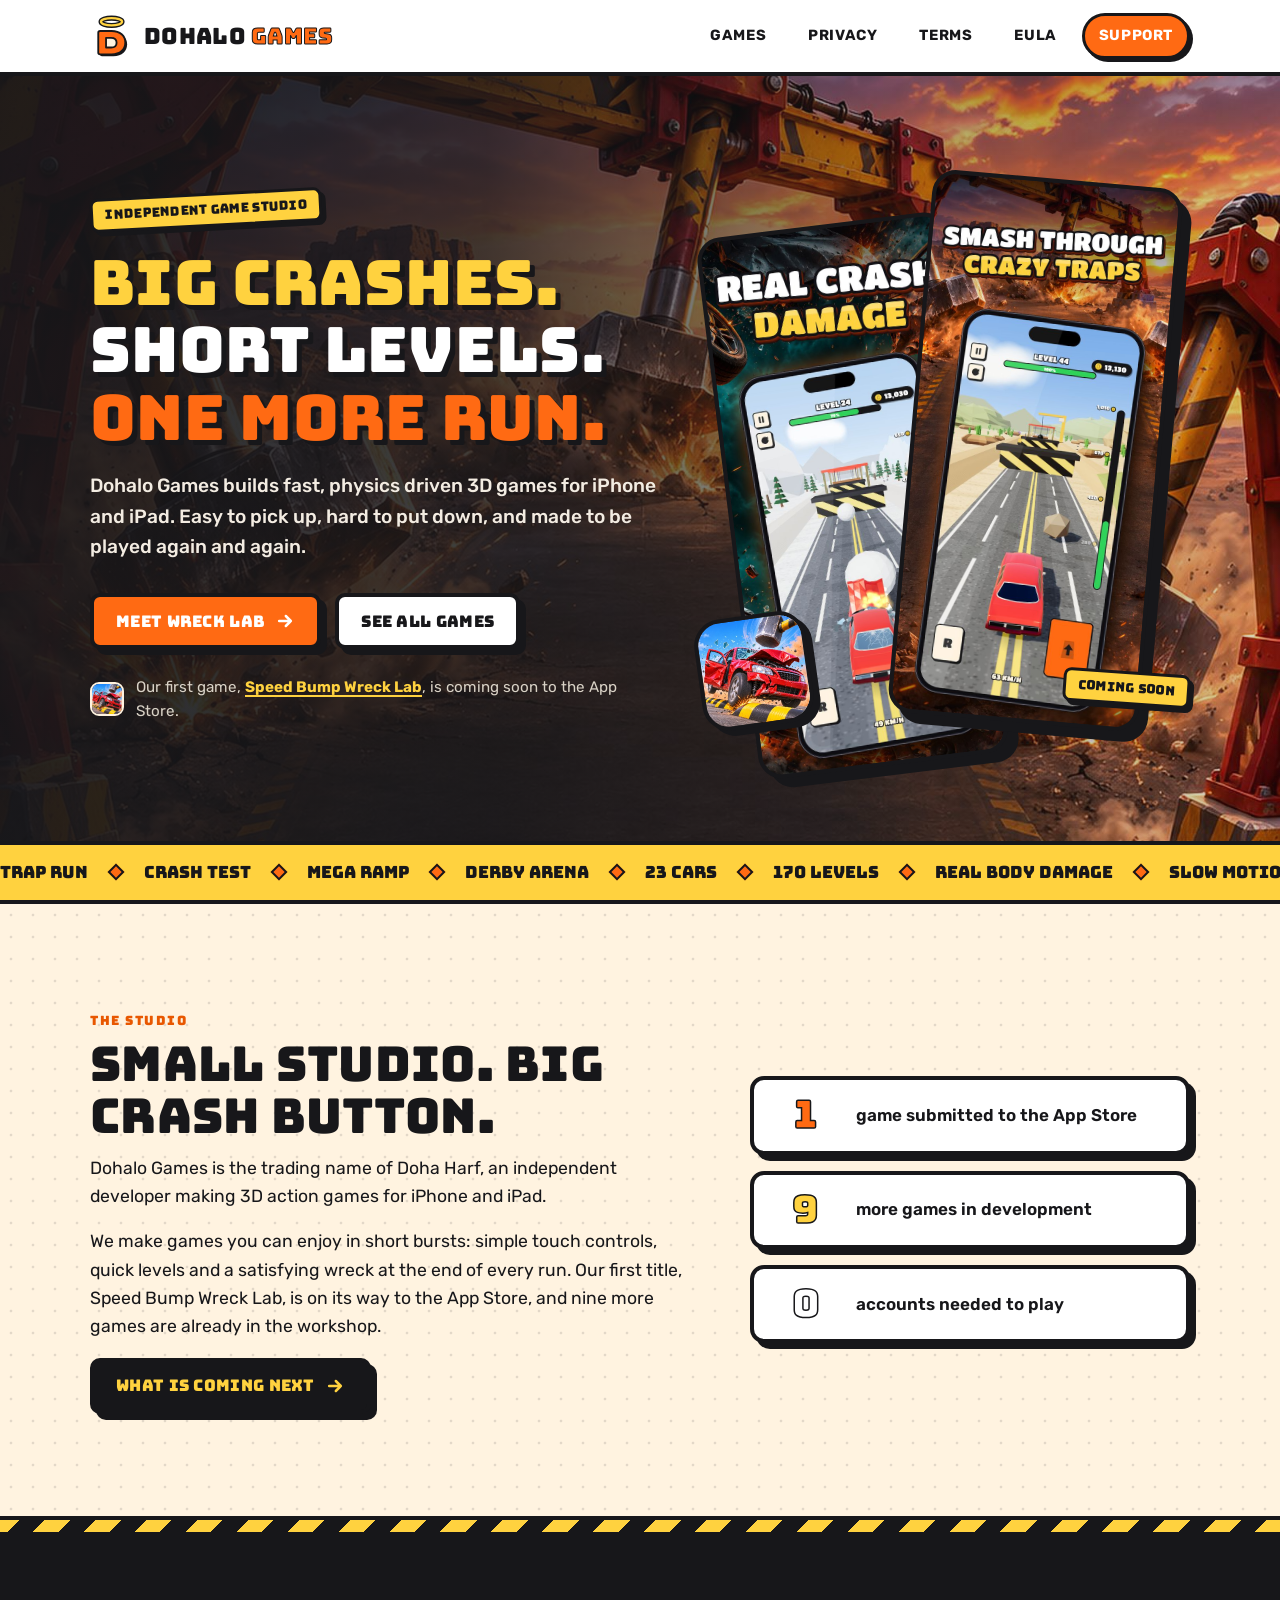
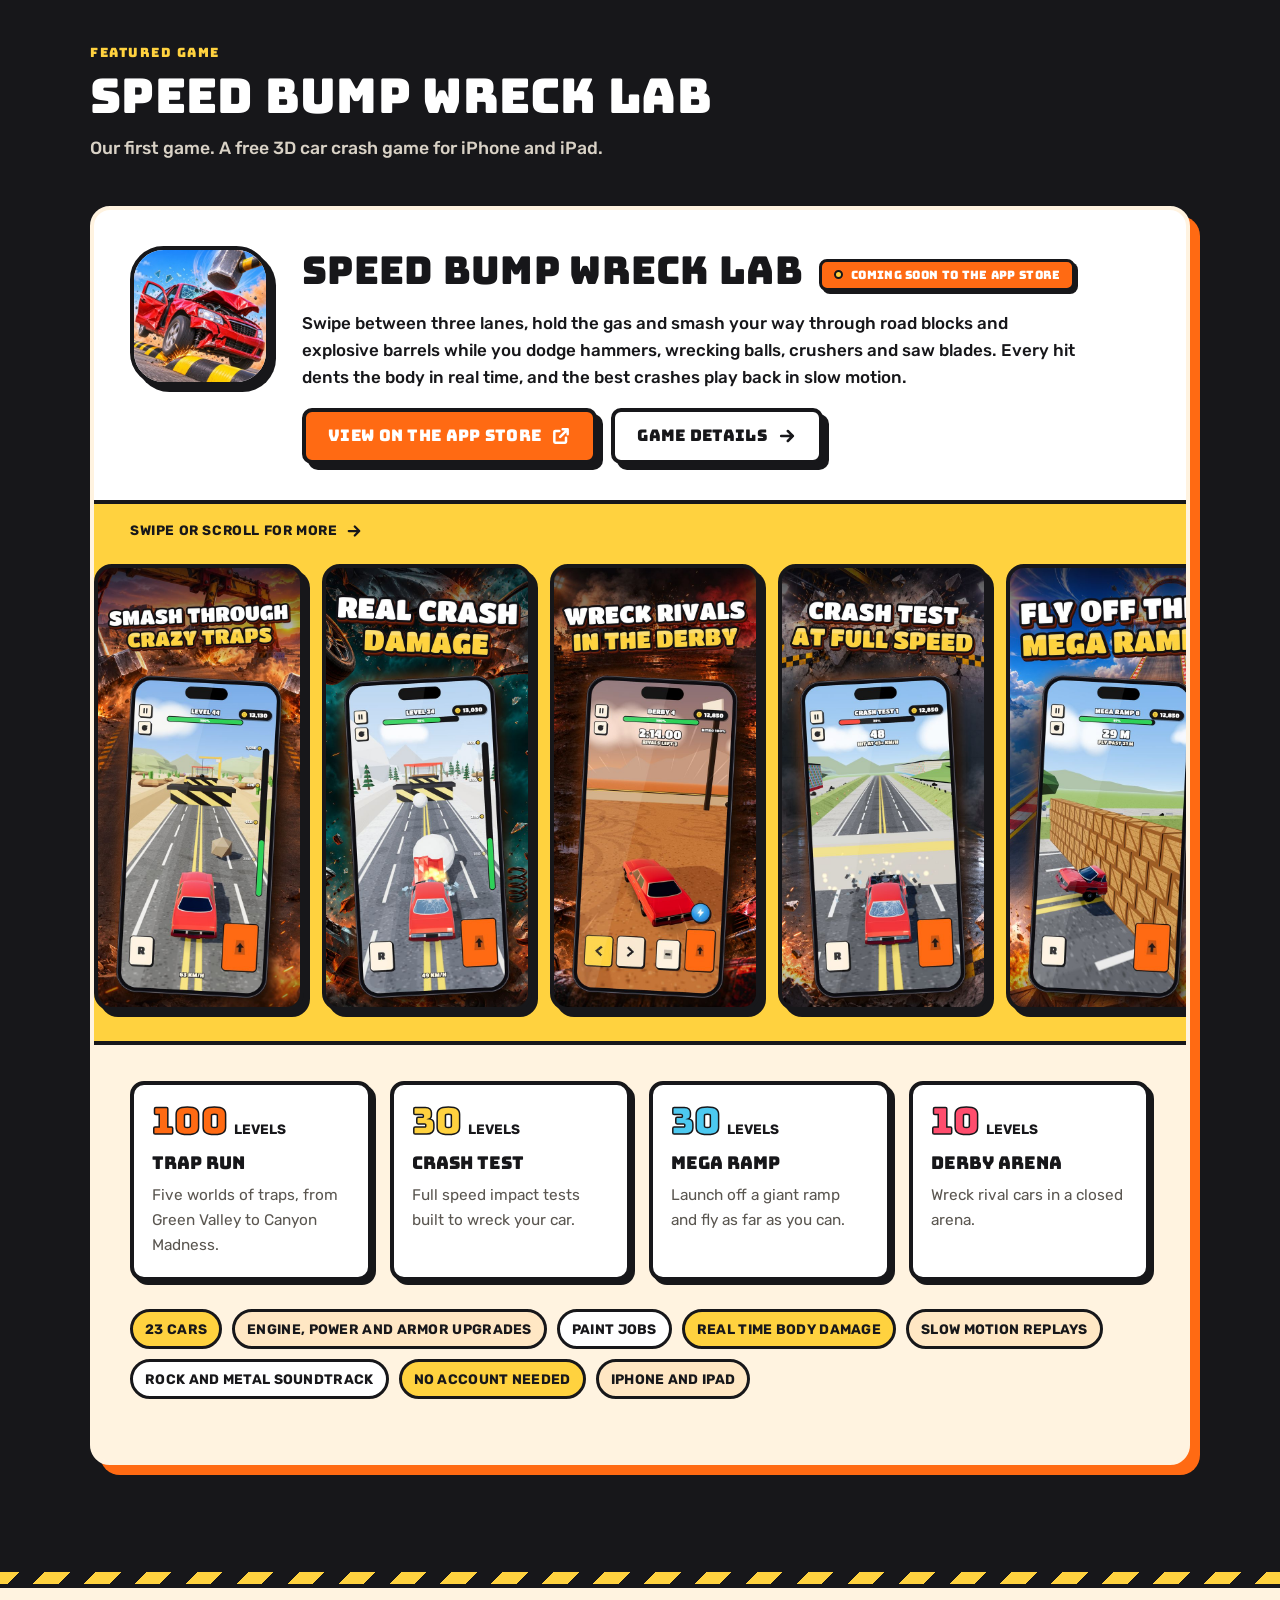
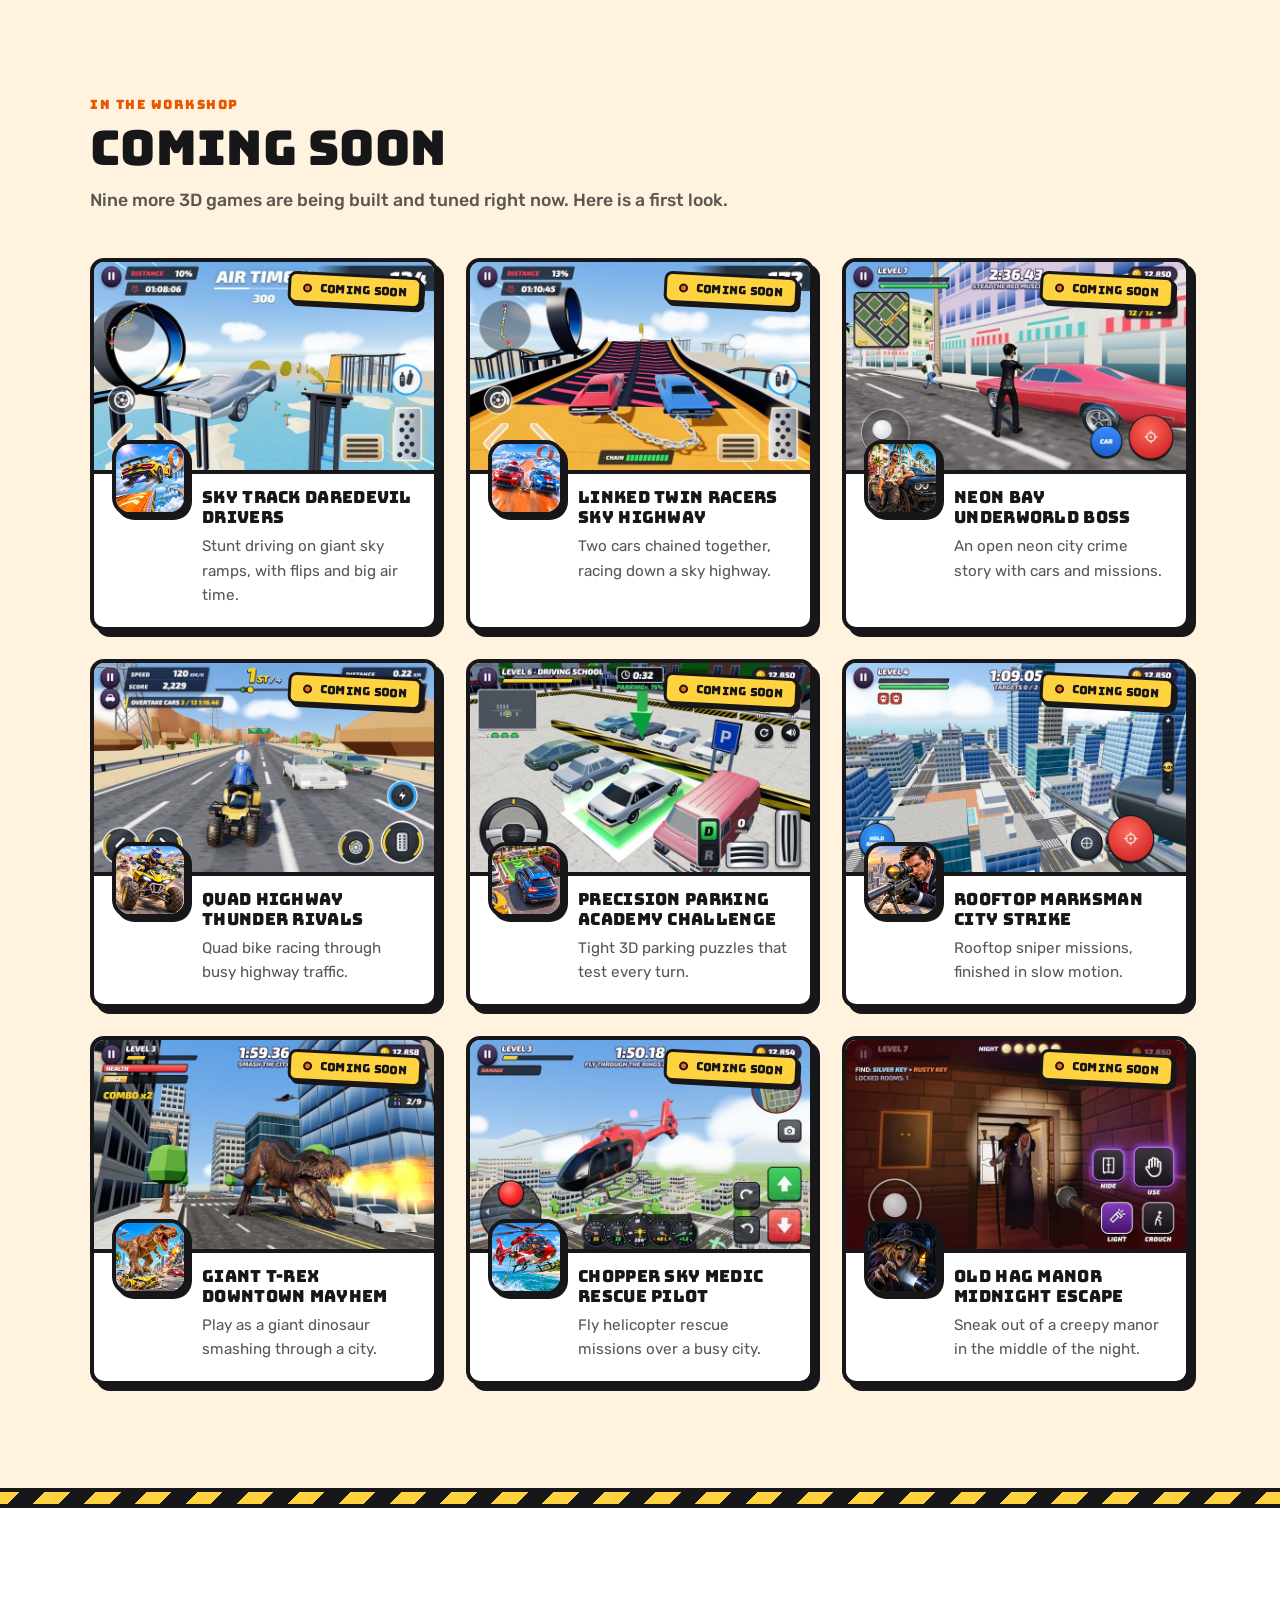
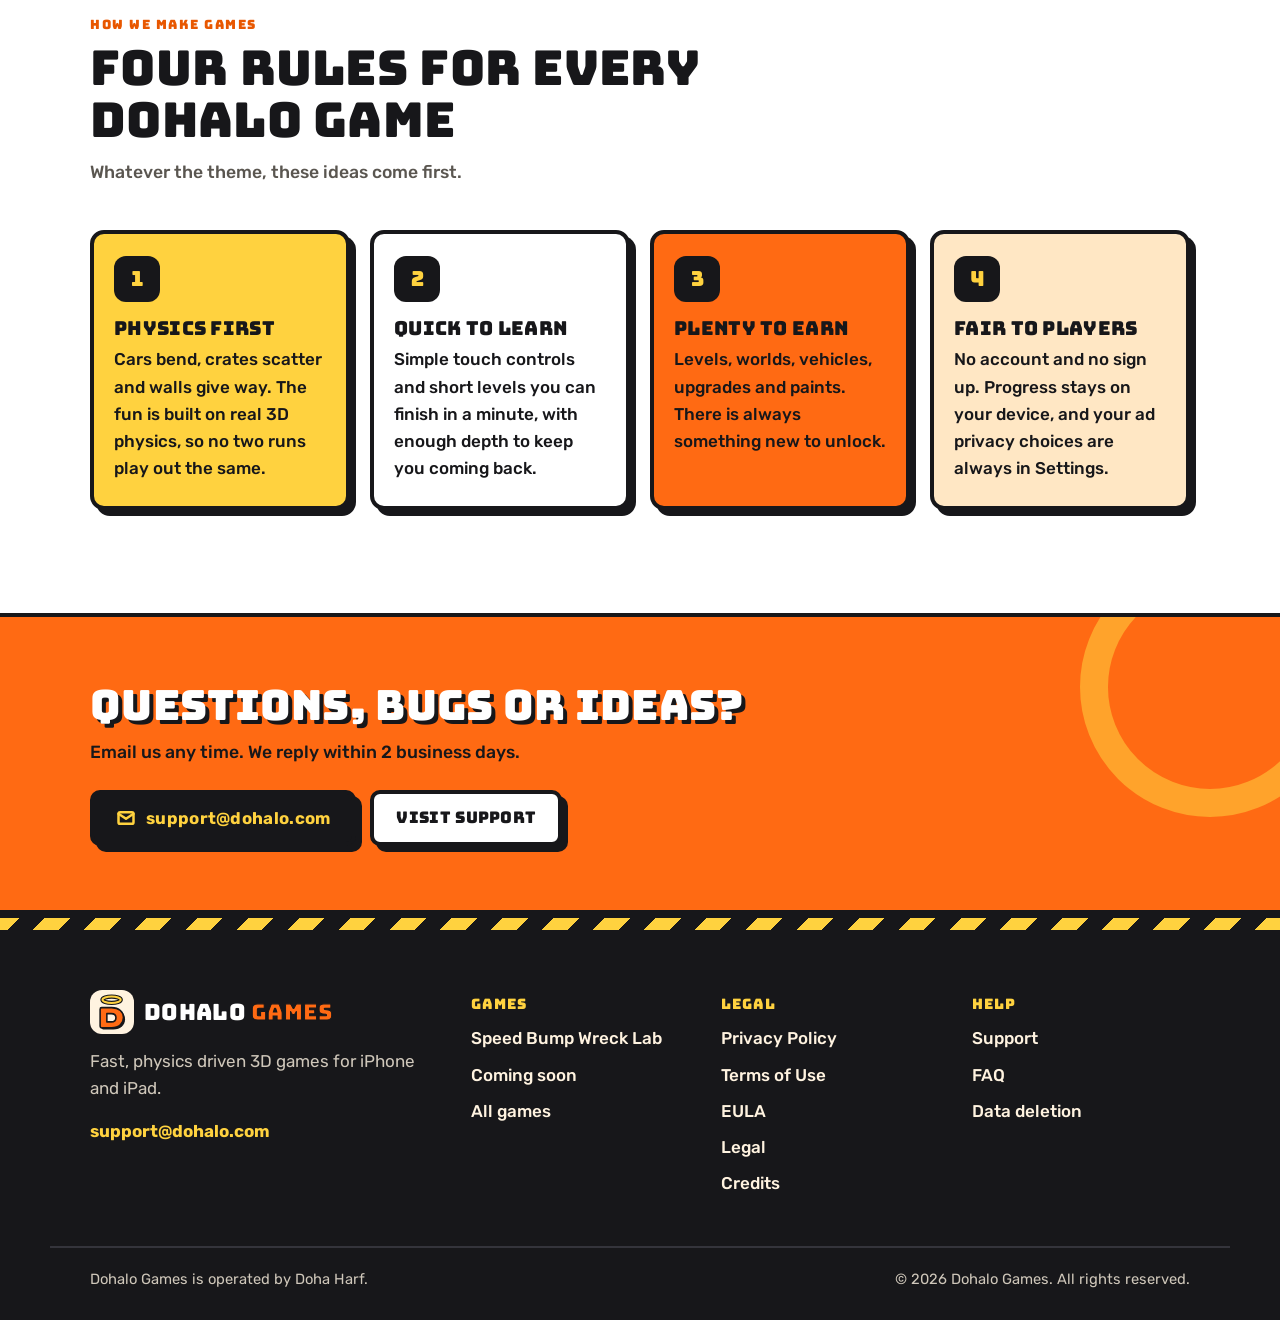
==== commit d8c85bf0: "Credits and licenses page (3D models CC BY 4.0, Pixabay music, libraries) Co-Authored-By: Claude Opu" ====
--- a/index.html
+++ b/index.html
@@ -228,7 +228,7 @@
         <li><a href="/privacy.html">Privacy Policy</a></li>
         <li><a href="/terms.html">Terms of Use</a></li>
         <li><a href="/eula.html">EULA</a></li>
-        <li><a href="/legal.html">Legal</a></li>
+        <li><a href="/legal.html">Legal</a></li><li><a href="/credits.html">Credits</a></li>
       </ul>
     </div>
     <div>
--- a/style.css
+++ b/style.css
@@ -506,3 +506,10 @@
 @media (prefers-reduced-motion:reduce){
   *,*::before,*::after{transition:none!important;animation:none!important;scroll-behavior:auto!important}
 }
+
+/* credits tables */
+.table-wrap{overflow-x:auto;border:3px solid var(--ink);box-shadow:4px 4px 0 var(--ink);background:#fff;margin:14px 0 26px}
+.table-wrap table{width:100%;border-collapse:collapse;font-size:.92rem}
+.table-wrap th,.table-wrap td{padding:9px 12px;text-align:left;border-bottom:2px solid #eee3cf;vertical-align:top}
+.table-wrap th{background:var(--ink);color:#fff;font-family:"Bungee","Rubik",sans-serif;font-weight:400;letter-spacing:.5px;font-size:.8rem}
+.table-wrap tr:last-child td{border-bottom:0}
